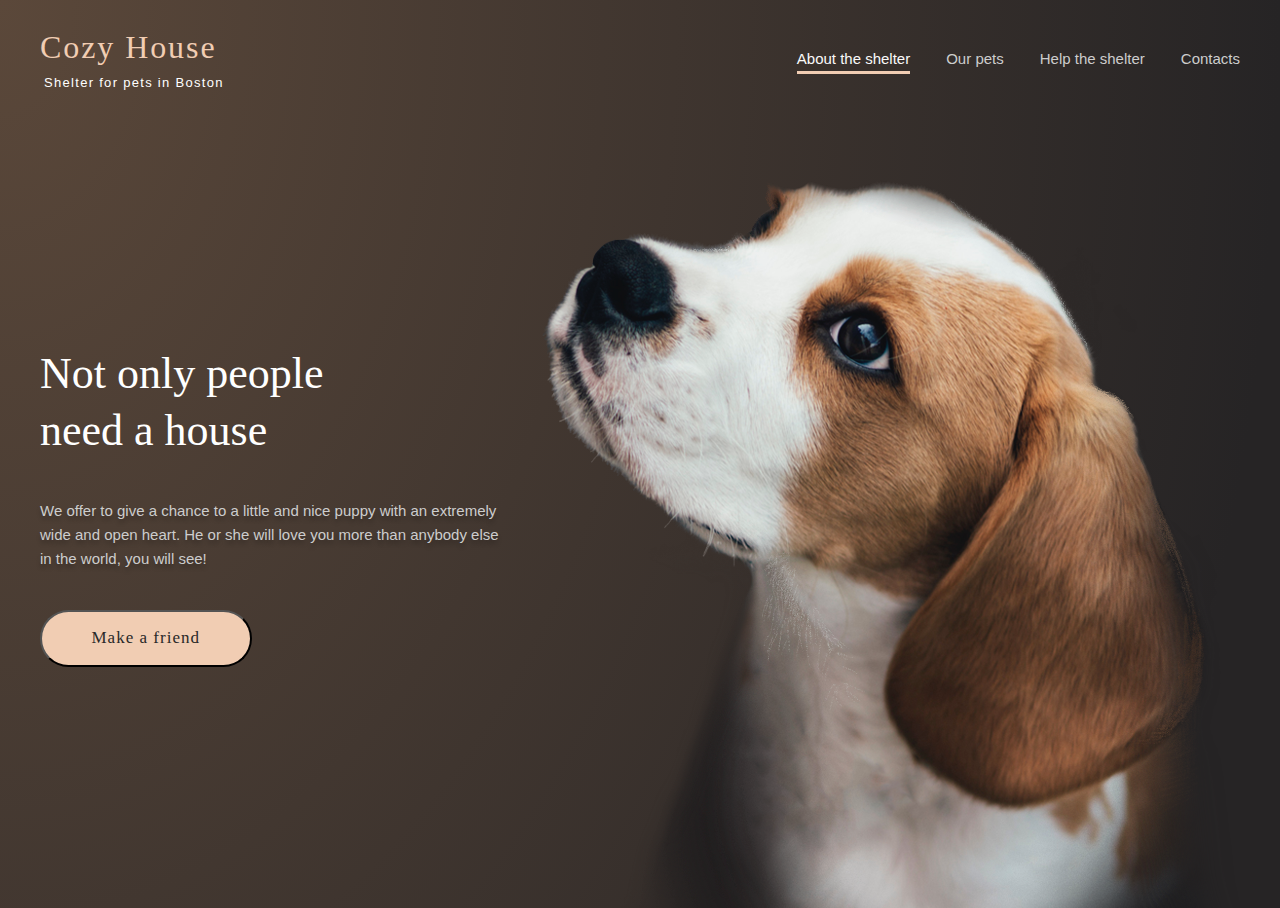
==== shelter/pages/main/index.html @ 541c06cd "feat: add not-only section" ====
<!DOCTYPE html>
<html lang="en">

<head>
  <meta charset="UTF-8">
  <meta http-equiv="X-UA-Compatible" content="IE=edge">
  <meta name="viewport" content="width=device-width, initial-scale=1.0">
  <link rel="stylesheet" href="style.css">
  <link class="flav" rel="icon" href="/shelter/assets/svg/flav.svg">
  <title>shelter</title>
</head>

<body>
  <header>
    <div class="logo">
      <h1>Cozy House</h1>
      <p>Shelter for pets in Boston</p>
    </div>
    <nav>
      <li class="selected">
        <a href="" class="subheading selected-nav">About the shelter</a>
      </li>
      <li>
        <a href="" class="subheading own-nav">Our pets</a>
      </li>
      <li>
        <a href="" class="subheading own-nav">Help the shelter</a>
      </li>
      <li>
        <a href="" class="subheading own-nav">Contacts</a>
      </li>
    </nav>
  </header>
  <main>
    <section class="not-only">
      <div class="not-only-container">
        <div class="not-only-text">
          <h2 class="header-2">Not only people<br>need a house</h2>
          <p class="subheading">We offer to give a chance to a little and nice puppy with an extremely wide and open
            heart. He or she will love you more than anybody else in the world, you will see!</p>
          <button>Make a friend</button>
        </div>
        <div class="main-dog"></div>
      </div>
    </section>
    <section class="about"></section>
    <section class="our-friends"></section>
    <section class="help"></section>
    <section class="in-addition"></section>
  </main>
  <footer></footer>
  <script src="script.js"></script>
</body>

</html>
---- shelter/pages/main/style.css ----
@font-face {
  font-family: "GeorgiaRegular";
  src: url("/shelter/assets/fonts/GeorgiaRegular/GeorgiaRegular.eot");
  src: url("/shelter/assets/fonts/GeorgiaRegular/GeorgiaRegular.eot?#iefix")format("embedded-opentype"),
    url("/shelter/assets/fonts/GeorgiaRegular/GeorgiaRegular.woff") format("woff"),
    url("/shelter/assets/fonts/GeorgiaRegular/GeorgiaRegular.ttf") format("truetype");
  font-style: normal;
  font-weight: 400;
}

@font-face {
  font-family: "ArialRegular";
  src: url("/shelter/assets/fonts/ArialRegular/ArialRegular.eot");
  src: url("/shelter/assets/fonts/ArialRegular/ArialRegular.eot?#iefix")format("embedded-opentype"),
    url("/shelter/assets/fonts/ArialRegular/ArialRegular.woff") format("woff"),
    url("/shelter/assets/fonts/ArialRegular/ArialRegular.ttf") format("truetype");
  font-weight: 400;
}

* {
  box-sizing: border-box;
}

.header-2 {
  font-family: 'Georgia';
  font-style: normal;
  font-weight: 400;
  font-size: 44px;
  line-height: 130%;
  /* or 57px */
}

.header-3 {
  font-family: 'Georgia';
  font-style: normal;
  font-weight: 400;
  font-size: 35px;
  line-height: 130%;
  /* or 45px */
  letter-spacing: 0.06em;
}

.header-4 {
  font-family: 'Georgia';
  font-style: normal;
  font-weight: 400;
  font-size: 20px;
  line-height: 115%;
  /* identical to box height, or 23px */
  letter-spacing: 0.06em;
}

.header-5 {
  font-family: 'Georgia';
  font-style: normal;
  font-weight: 400;
  font-size: 20px;
  line-height: 115%;
  /* identical to box height, or 23px */
  letter-spacing: 0.06em;
}

.subheading {
  font-family: 'Arial';
  font-style: normal;
  font-weight: 400;
  font-size: 15px;
  line-height: 160%;
  /* identical to box height, or 24px */
}

.paragraph {
  font-family: 'Arial';
  font-style: italic;
  font-weight: 400;
  font-size: 12px;
  line-height: 150%;
  /* identical to box height, or 18px */
}

body {
  width: 100vw;
  height: 100vh;
  margin: 0;
  display: flex;
  flex-direction: column;
  align-items: center;
  background-color: rgb(210, 194, 225);
  scroll-behavior: smooth;
}

header {
  width: 1280px;
  height: 60px;
  padding: 0px 40px;
  display: flex;
  flex-direction: row;
  justify-content: space-between;
  align-items: center;
  position: absolute;
  top: 30px;
}

.logo {
  height: 100%;
}

.logo h1 {
  font-family: 'Georgia';
  font-style: normal;
  font-weight: 400;
  font-size: 32px;
  line-height: 110%;
  /* or 35px */
  letter-spacing: 0.06em;
  color: #F1CDB3;
  margin-block-start: 0;
  margin-block-end: 0;
}

.logo p {
  font-family: 'Arial';
  font-style: normal;
  font-weight: 400;
  font-size: 13px;
  line-height: 15px;
  /* identical to box height */
  letter-spacing: 0.1em;
  color: #FFFFFF;
  margin-block-start: 10px;
  margin-block-end: 0;
  padding-left: 4px;
}

header nav {
  display: flex;
  flex-direction: row;
  column-gap: 36px;
}

header nav li {
  list-style: none;
}

header nav li a {
  text-decoration: none;
}

.own-nav {
  color: #CDCDCD;
}

.selected-nav {
  color: #FAFAFA;
}

.selected {
  border-bottom: solid 3px #F1CDB3;
}


main {
  width: 1280px;
}

.not-only {
  width: 100%;
  background: url(noise_lines_transparent@2X.png), radial-gradient(100% 215.42% at 0% 0%, #5B483A 0%, #262425 100%), #211F20;
}

.not-only-container {
  width: 100%;
  padding: 180px 40px 0px 40px;
  display: flex;
  flex-direction: row;
  justify-content: space-between;
  /* text-align: center; */
}

.not-only-text {
  width: 39%;
  padding-top: 165px;
  display: flex;
  flex-direction: column;
  row-gap: 25px;
}

.not-only-text h2 {
  color: #FFFFFF;
  margin-block-start: 0;
  margin-block-end: 0;
}

.not-only-text p {
  color: #CDCDCD;
  -webkit-text-stroke: 1px solid #000000;
  text-shadow: 0px 4px 4px rgba(0, 0, 0, 0.25);
  margin-block-end: 0;
}

.not-only-text button {
  margin-top: 14px;
  width: 45.2%;
  padding: 15px 45px;
  background: #F1CDB3;
  border-radius: 100px;
  font-family: 'Georgia';
  font-style: normal;
  font-weight: 400;
  font-size: 17px;
  line-height: 130%;
  /* identical to box height, or 22px */
  letter-spacing: 0.06em;
  color: #292929;
}

.main-dog {
  width: 698px;
  height: 728px;
  background: url("/shelter/assets/png/start-screen-puppy.png");
}





footer {
  width: 1280px;
}
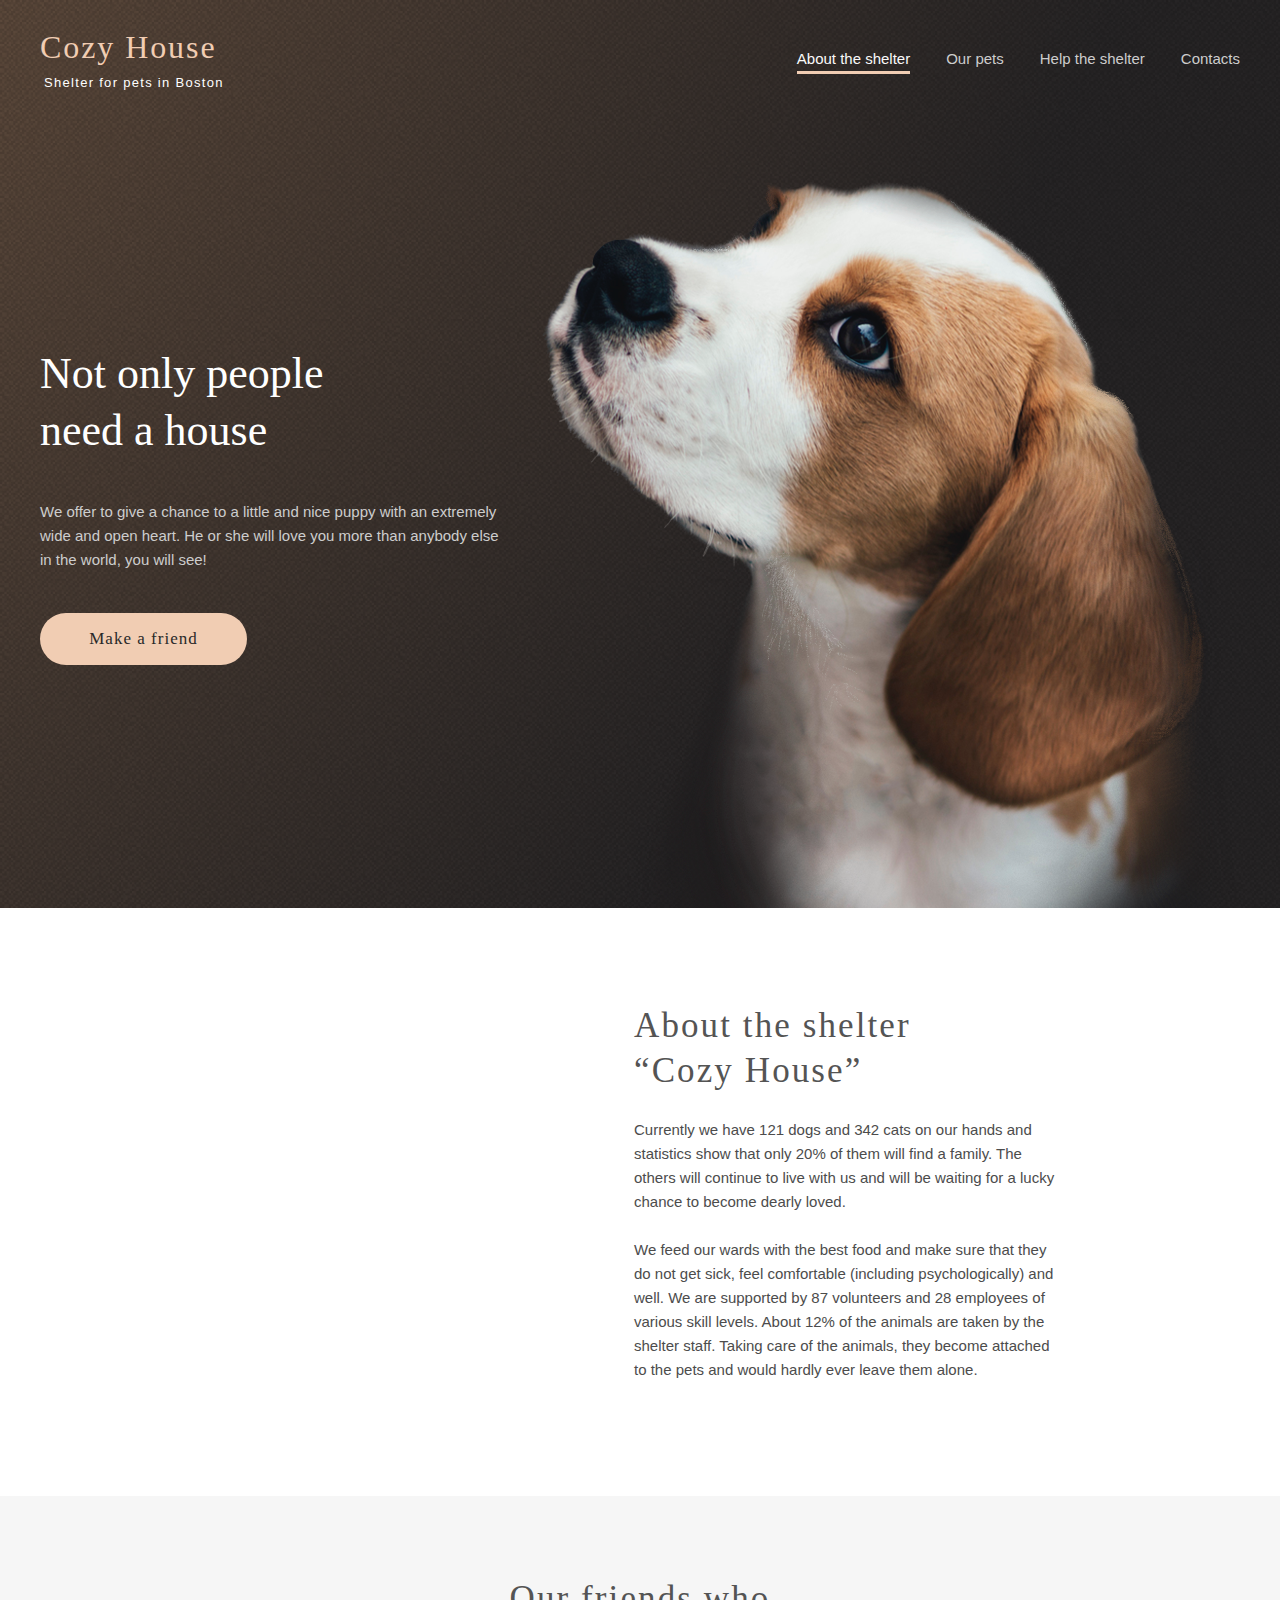
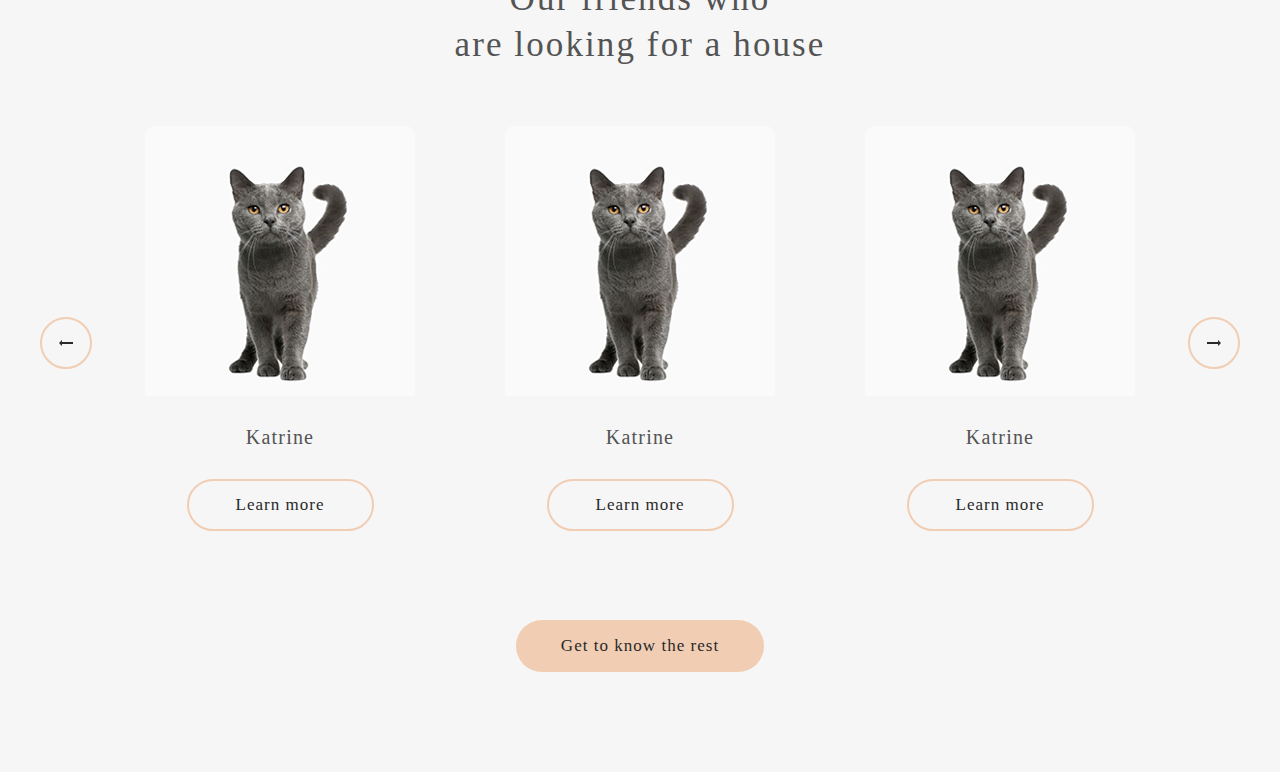
==== commit 3c481fd4: "feat: add our-friends section" ====
--- a/shelter/pages/main/index.html
+++ b/shelter/pages/main/index.html
@@ -6,7 +6,7 @@
   <meta http-equiv="X-UA-Compatible" content="IE=edge">
   <meta name="viewport" content="width=device-width, initial-scale=1.0">
   <link rel="stylesheet" href="style.css">
-  <link class="flav" rel="icon" href="/shelter/assets/svg/flav.svg">
+  <link class="flav" rel="icon" href="../../assets/svg/flav.svg">
   <title>shelter</title>
 </head>
 
@@ -38,13 +38,54 @@
           <h2 class="header-2">Not only people<br>need a house</h2>
           <p class="subheading">We offer to give a chance to a little and nice puppy with an extremely wide and open
             heart. He or she will love you more than anybody else in the world, you will see!</p>
-          <button>Make a friend</button>
+          <button class="button">Make a friend</button>
         </div>
         <div class="main-dog"></div>
       </div>
     </section>
-    <section class="about"></section>
-    <section class="our-friends"></section>
+    <section class="about">
+      <div class="about-container">
+        <div class="about-pets"></div>
+        <div class="about-text">
+          <h3 class="header-3">About the shelter<br>“Cozy House”</h3>
+          <p class="subheading">Currently we have 121 dogs and 342 cats on our hands and statistics show that only 20% of them will find a family. The others will continue to live with us and will be waiting for a lucky chance to become dearly loved.</p>
+          <p class="subheading">We feed our wards with the best food and make sure that they do not get sick, feel comfortable (including psychologically) and well. We are supported by 87 volunteers and 28 employees of various skill levels. About 12% of the animals are taken by the shelter staff. Taking care of the animals, they become attached to the pets and would hardly ever leave them alone.</p>
+        </div>
+      </div>
+    </section>
+    <section class="our-friends">
+      <div class="our-friends-container">
+        <h3 class="header-3">Our friends who<br>are looking for a house</h3>
+        <div class="slider">
+          <button class="arrow-left">
+            <div class="arrow-left-icon"></div>
+          </button>
+          <button class="arrow-right">
+            <div class="arrow-right-icon"></div>
+          </button>
+          <div class="slider-inner">
+            <div class="card">
+              <div class="card-foto"></div>
+              <h4 class="header-4">Katrine</h4>
+              <button class="button">Learn more</button>
+            </div>
+
+            <div class="card">
+              <div class="card-foto"></div>
+              <h4 class="header-4">Katrine</h4>
+              <button class="button">Learn more</button>
+            </div>
+
+            <div class="card">
+              <div class="card-foto"></div>
+              <h4 class="header-4">Katrine</h4>
+              <button class="button">Learn more</button>
+            </div>
+          </div>
+        </div>
+        <button class="button rest">Get to know the rest</button>
+      </div>
+    </section>
     <section class="help"></section>
     <section class="in-addition"></section>
   </main>
--- a/shelter/pages/main/style.css
+++ b/shelter/pages/main/style.css
@@ -21,6 +21,15 @@
   box-sizing: border-box;
 }
 
+p,
+h1,
+h2,
+h3,
+h4 {
+  margin-block-start: 0;
+  margin-block-end: 0;
+}
+
 .header-2 {
   font-family: 'Georgia';
   font-style: normal;
@@ -76,6 +85,17 @@
   font-size: 12px;
   line-height: 150%;
   /* identical to box height, or 18px */
+}
+
+.button {
+  font-family: 'Georgia';
+  font-style: normal;
+  font-weight: 400;
+  font-size: 17px;
+  line-height: 130%;
+  /* identical to box height, or 22px */
+  letter-spacing: 0.06em;
+  margin-block-end: 0;
 }
 
 body {
@@ -85,7 +105,7 @@
   display: flex;
   flex-direction: column;
   align-items: center;
-  background-color: rgb(210, 194, 225);
+  /* background-color: rgb(210, 194, 225); */
   scroll-behavior: smooth;
 }
 
@@ -114,8 +134,6 @@
   /* or 35px */
   letter-spacing: 0.06em;
   color: #F1CDB3;
-  margin-block-start: 0;
-  margin-block-end: 0;
 }
 
 .logo p {
@@ -128,7 +146,6 @@
   letter-spacing: 0.1em;
   color: #FFFFFF;
   margin-block-start: 10px;
-  margin-block-end: 0;
   padding-left: 4px;
 }
 
@@ -165,7 +182,7 @@
 
 .not-only {
   width: 100%;
-  background: url(noise_lines_transparent@2X.png), radial-gradient(100% 215.42% at 0% 0%, #5B483A 0%, #262425 100%), #211F20;
+  background: url("../../assets/png/start-screen-gradient-background.png")
 }
 
 .not-only-container {
@@ -182,43 +199,186 @@
   padding-top: 165px;
   display: flex;
   flex-direction: column;
-  row-gap: 25px;
+  row-gap: 41px;
 }
 
 .not-only-text h2 {
   color: #FFFFFF;
-  margin-block-start: 0;
-  margin-block-end: 0;
 }
 
 .not-only-text p {
   color: #CDCDCD;
-  -webkit-text-stroke: 1px solid #000000;
-  text-shadow: 0px 4px 4px rgba(0, 0, 0, 0.25);
-  margin-block-end: 0;
 }
 
 .not-only-text button {
-  margin-top: 14px;
-  width: 45.2%;
-  padding: 15px 45px;
+  width: 207px;
+  height: 52px;
+  /* width: 45.2%; */
+  /* padding: 15px 1px; */
   background: #F1CDB3;
   border-radius: 100px;
-  font-family: 'Georgia';
-  font-style: normal;
-  font-weight: 400;
-  font-size: 17px;
-  line-height: 130%;
-  /* identical to box height, or 22px */
-  letter-spacing: 0.06em;
+  border: #F1CDB3;
   color: #292929;
 }
 
 .main-dog {
   width: 698px;
   height: 728px;
-  background: url("/shelter/assets/png/start-screen-puppy.png");
-}
+  background: url("../../assets/png/start-screen-puppy.png");
+}
+
+
+
+
+/* about */
+.about {
+  width: 100%;
+}
+
+.about-container {
+  padding: 80px 40px 100px 40px;
+  display: flex;
+  flex-direction: row;
+  align-items: center;
+  column-gap: 120px;
+}
+
+.about-pets {
+  margin-left: 14.5%;
+  width: 300px;
+  height: 408px;
+  background: url("../../assets/png/about-pets.png");
+}
+
+.about-text {
+  width: 36%;
+  display: flex;
+  flex-direction: column;
+  row-gap: 24px;
+}
+
+.about-text h3 {
+  color: #545454;
+}
+
+.about-text p {
+  color: #4C4C4C;
+}
+
+
+
+/* our-friends */
+.our-friends {
+  width: 100%;
+  background: #F6F6F6;
+}
+
+.our-friends-container {
+  padding: 80px 40px 100px 40px;
+  display: flex;
+  flex-direction: column;
+  align-items: center;
+  row-gap: 59px;
+}
+
+.our-friends-container h3 {
+  text-align: center;
+  color: #545454;
+}
+
+.slider {
+  width: 100%;
+  position: relative;
+}
+
+.slider-inner {
+  padding: 0px 105px;
+  display: flex;
+  flex-direction: row;
+  column-gap: 90px;
+}
+
+.arrow-left {
+  width: 52px;
+  height: 52px;
+  position: absolute;
+  top: 44%;
+  left: 0;
+  border: 2px solid #F1CDB3;
+  border-radius: 100px;
+  background: none;
+  display: flex;
+  flex-direction: row;
+  justify-content: center;
+  align-items: center;
+}
+
+.arrow-left-icon {
+  width: 14px;
+  height: 6px;
+  background: url("../../assets/svg/left.svg");
+}
+
+.arrow-right {
+  width: 52px;
+  height: 52px;
+  position: absolute;
+  top: 44%;
+  right: 0;
+  border: 2px solid #F1CDB3;
+  background: none;
+  border-radius: 100px;
+  display: flex;
+  flex-direction: row;
+  justify-content: center;
+  align-items: center;
+}
+
+.arrow-right-icon {
+  width: 14px;
+  height: 6px;
+  background: url("../../assets/svg/right.svg");
+}
+
+.card {
+  width: 270px;
+  height: 435px;
+  padding-bottom: 30px;
+  display: flex;
+  flex-direction: column;
+  align-items: center;
+  justify-content: space-between;
+}
+
+.card h4 {
+  color: #545454;
+}
+
+.card-foto {
+  width: 270px;
+  height: 270px;
+  border-radius: 9px 9px 0px 0px;
+  background: url("../../assets/png/pets-katrine.png");
+}
+
+.card button {
+  width: 187px;
+  height: 52px;
+  border: 2px solid #F1CDB3;
+  border-radius: 100px;
+  background: none;
+  color: #292929;
+}
+
+.rest {
+  padding: 15px 45px;
+  background: #F1CDB3;
+  border-radius: 100px;
+  border: #F1CDB3;
+  color: #292929;
+}
+
+
 
 
 
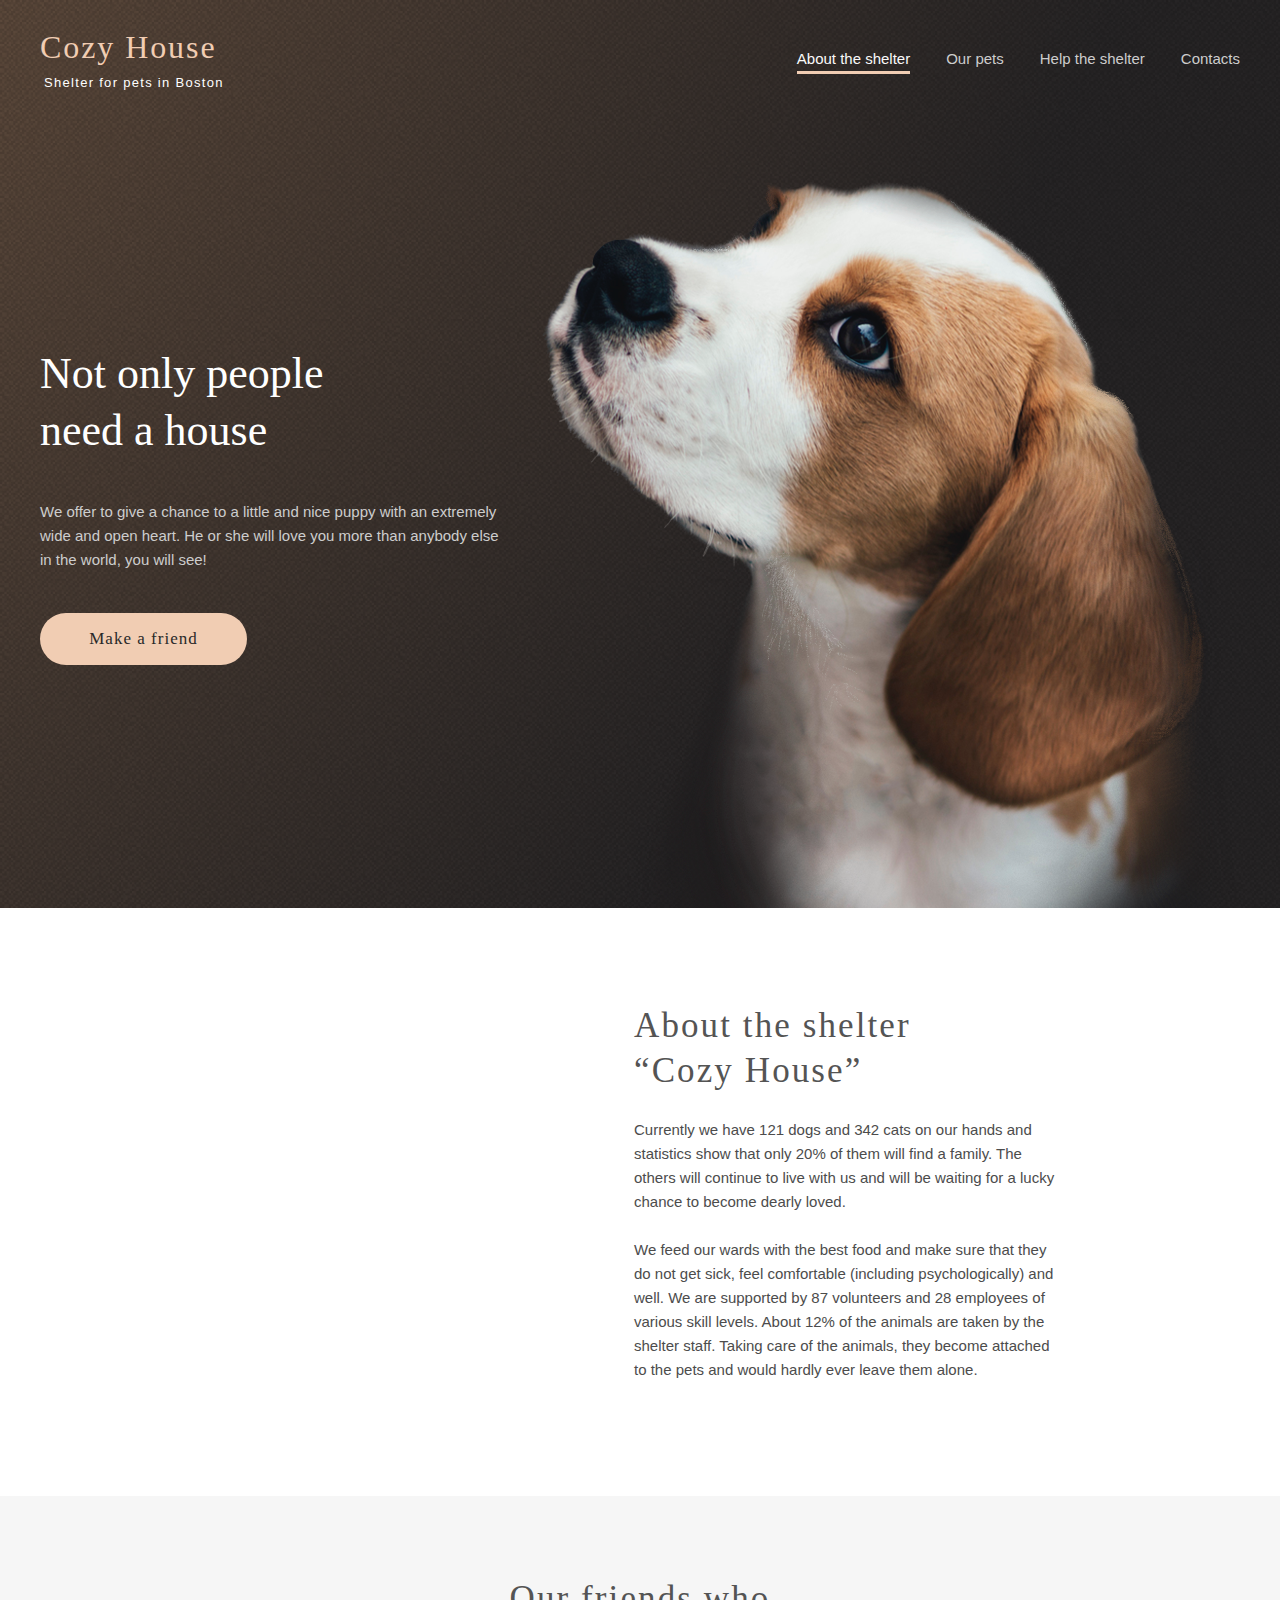
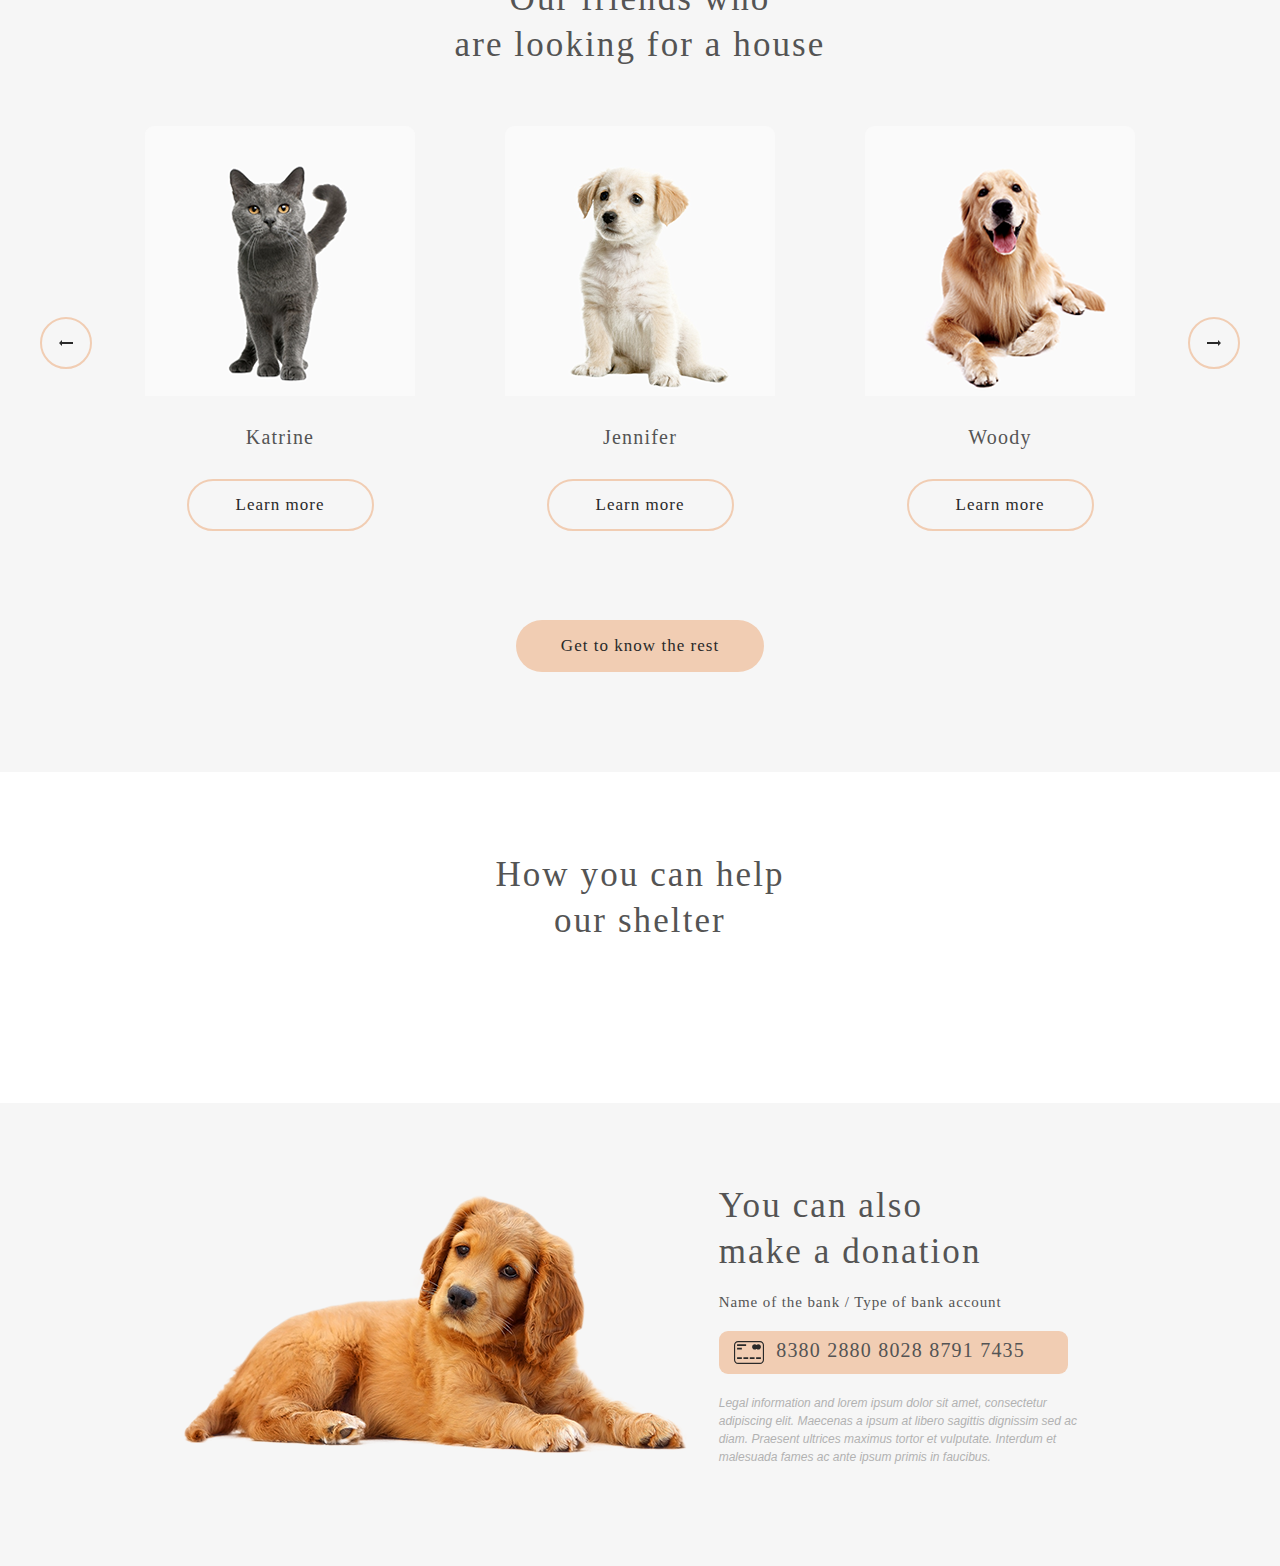
==== commit d2d1cc9b: "feat: add in-addition section" ====
--- a/shelter/pages/main/index.html
+++ b/shelter/pages/main/index.html
@@ -65,20 +65,20 @@
           </button>
           <div class="slider-inner">
             <div class="card">
-              <div class="card-foto"></div>
+              <div class="card-foto one"></div>
               <h4 class="header-4">Katrine</h4>
               <button class="button">Learn more</button>
             </div>
 
             <div class="card">
-              <div class="card-foto"></div>
-              <h4 class="header-4">Katrine</h4>
+              <div class="card-foto two"></div>
+              <h4 class="header-4">Jennifer</h4>
               <button class="button">Learn more</button>
             </div>
 
             <div class="card">
-              <div class="card-foto"></div>
-              <h4 class="header-4">Katrine</h4>
+              <div class="card-foto three"></div>
+              <h4 class="header-4">Woody</h4>
               <button class="button">Learn more</button>
             </div>
           </div>
@@ -86,8 +86,26 @@
         <button class="button rest">Get to know the rest</button>
       </div>
     </section>
-    <section class="help"></section>
-    <section class="in-addition"></section>
+    <section class="help">
+      <div class="help-container">
+        <h3 class="header-3">How you can help<br>our shelter</h3>
+        <div class="option"></div>
+      </div>
+    </section>
+    <section class="in-addition">
+      <div class="in-addition-container">
+        <div class="in-addition-foto"></div>
+        <div class="in-addition-text">
+          <h3 class="header-3">You can also<br>make a donation</h3>
+          <p class="bank-text">Name of the bank / Type of bank account</p>
+          <form action="">
+            <div class="credit-card"></div>
+            <input type="text" placeholder="8380 2880 8028 8791 7435">
+          </form>
+          <p class="paragraph legal-text">Legal information and lorem ipsum dolor sit amet, consectetur adipiscing elit. Maecenas a ipsum at libero sagittis dignissim sed ac diam. Praesent ultrices maximus tortor et vulputate. Interdum et malesuada fames ac ante ipsum primis in faucibus.</p>
+        </div>
+      </div>
+    </section>
   </main>
   <footer></footer>
   <script src="script.js"></script>
--- a/shelter/pages/main/style.css
+++ b/shelter/pages/main/style.css
@@ -358,7 +358,18 @@
   width: 270px;
   height: 270px;
   border-radius: 9px 9px 0px 0px;
+}
+
+.one {
   background: url("../../assets/png/pets-katrine.png");
+}
+
+.two {
+  background: url("../../assets/png/pets-jennifer.png");
+}
+
+.three {
+  background: url("../../assets/png/pets-woody.png");
 }
 
 .card button {
@@ -381,6 +392,181 @@
 
 
 
+/* help */
+.help {
+  width: 100%;
+}
+
+.help-container {
+  padding: 80px 40px 100px 40px;
+  display: flex;
+  flex-direction: column;
+  align-items: center;
+  row-gap: 60px;
+}
+
+.help-container h3 {
+  text-align: center;
+  color: #545454;
+}
+
+.option {
+  width: 100%;
+  display: flex;
+  flex-direction: row;
+  flex-wrap: wrap;
+  justify-content: center;
+  column-gap: 120px;
+  row-gap: 55px;
+}
+
+.option-card {
+  min-width: 60px;
+  height: 113px;
+  display: flex;
+  flex-direction: column;
+  justify-content: space-between;
+  align-items: center;
+}
+
+.option-card h4 {
+  color: #545454;
+}
+
+.option-card-foto {
+  width: 100%;
+  height: 60px;
+  background-repeat: no-repeat;
+  background-position: center;
+}
+
+.option-card-1 .option-card-foto {
+  background-image: url('../../assets/svg/pet-food.svg');
+}
+
+.option-card-2 .option-card-foto {
+  background-image: url('../../assets/svg/transportation.svg');
+}
+
+.option-card-3 .option-card-foto {
+  background-image: url('../../assets/svg/toys.svg');
+}
+
+.option-card-4 .option-card-foto {
+  background-image: url('../../assets/svg/bowls-and-cups.svg');
+}
+
+.option-card-5 .option-card-foto {
+  background-image: url('../../assets/svg/shampoos.svg');
+}
+
+.option-card-6 .option-card-foto {
+  background-image: url('../../assets/svg/vitamins.svg');
+}
+
+.option-card-7 .option-card-foto {
+  background-image: url('../../assets/svg/medicines.svg');
+}
+
+.option-card-8 .option-card-foto {
+  background-image: url('../../assets/svg/collars-or-leashes.svg');
+}
+
+.option-card-9 .option-card-foto {
+  background-image: url('../../assets/svg/sleeping-area.svg');
+}
+
+
+
+
+
+/* in-addition */
+.in-addition {
+  width: 100%;
+  background: #F6F6F6;
+}
+
+.in-addition-container {
+  padding: 80px 0px 100px 0px;
+  display: flex;
+  flex-direction: row;
+  align-items: center;
+  justify-content: center;
+  column-gap: 30px;
+}
+
+.in-addition-foto {
+  width: 505px;
+  height: 261px;
+  background: url("../../assets/png/donation-dog.png");
+}
+
+.in-addition-text {
+  width: 29.5%;
+  display: flex;
+  flex-direction: column;
+  row-gap: 20px;
+}
+
+.in-addition-text h3 {
+  color: #545454;
+}
+
+.bank-text {
+  font-family: 'Georgia';
+  font-style: normal;
+  font-weight: 400;
+  font-size: 15px;
+  line-height: 110%;
+  /* identical to box height, or 17px */
+  display: flex;
+  align-items: center;
+  letter-spacing: 0.06em;
+  color: #545454;
+}
+
+.in-addition-text form {
+  width: 349px;
+  height: 43px;
+  padding: 10px 15px;
+  background: #F1CDB3;
+  border-radius: 9px;
+  display: flex;
+  flex-direction: row;
+  column-gap: 10px;
+}
+
+.in-addition-text input {
+  width: 100%;
+  appearance: none;
+  background: none;
+  border: none;
+}
+
+.in-addition-text input::placeholder {
+  font-family: 'Georgia';
+  font-style: normal;
+  font-weight: 400;
+  font-size: 20px;
+  line-height: 115%;
+  /* identical to box height, or 23px */
+  letter-spacing: 0.06em;
+  color: #545454;
+}
+
+.credit-card {
+  width: 35px;
+  height: 23px;
+  background: url("../../assets/svg/credit-card.svg");
+}
+
+.legal-text {
+  color: #B2B2B2;
+}
+
+
+
+
 
 
 
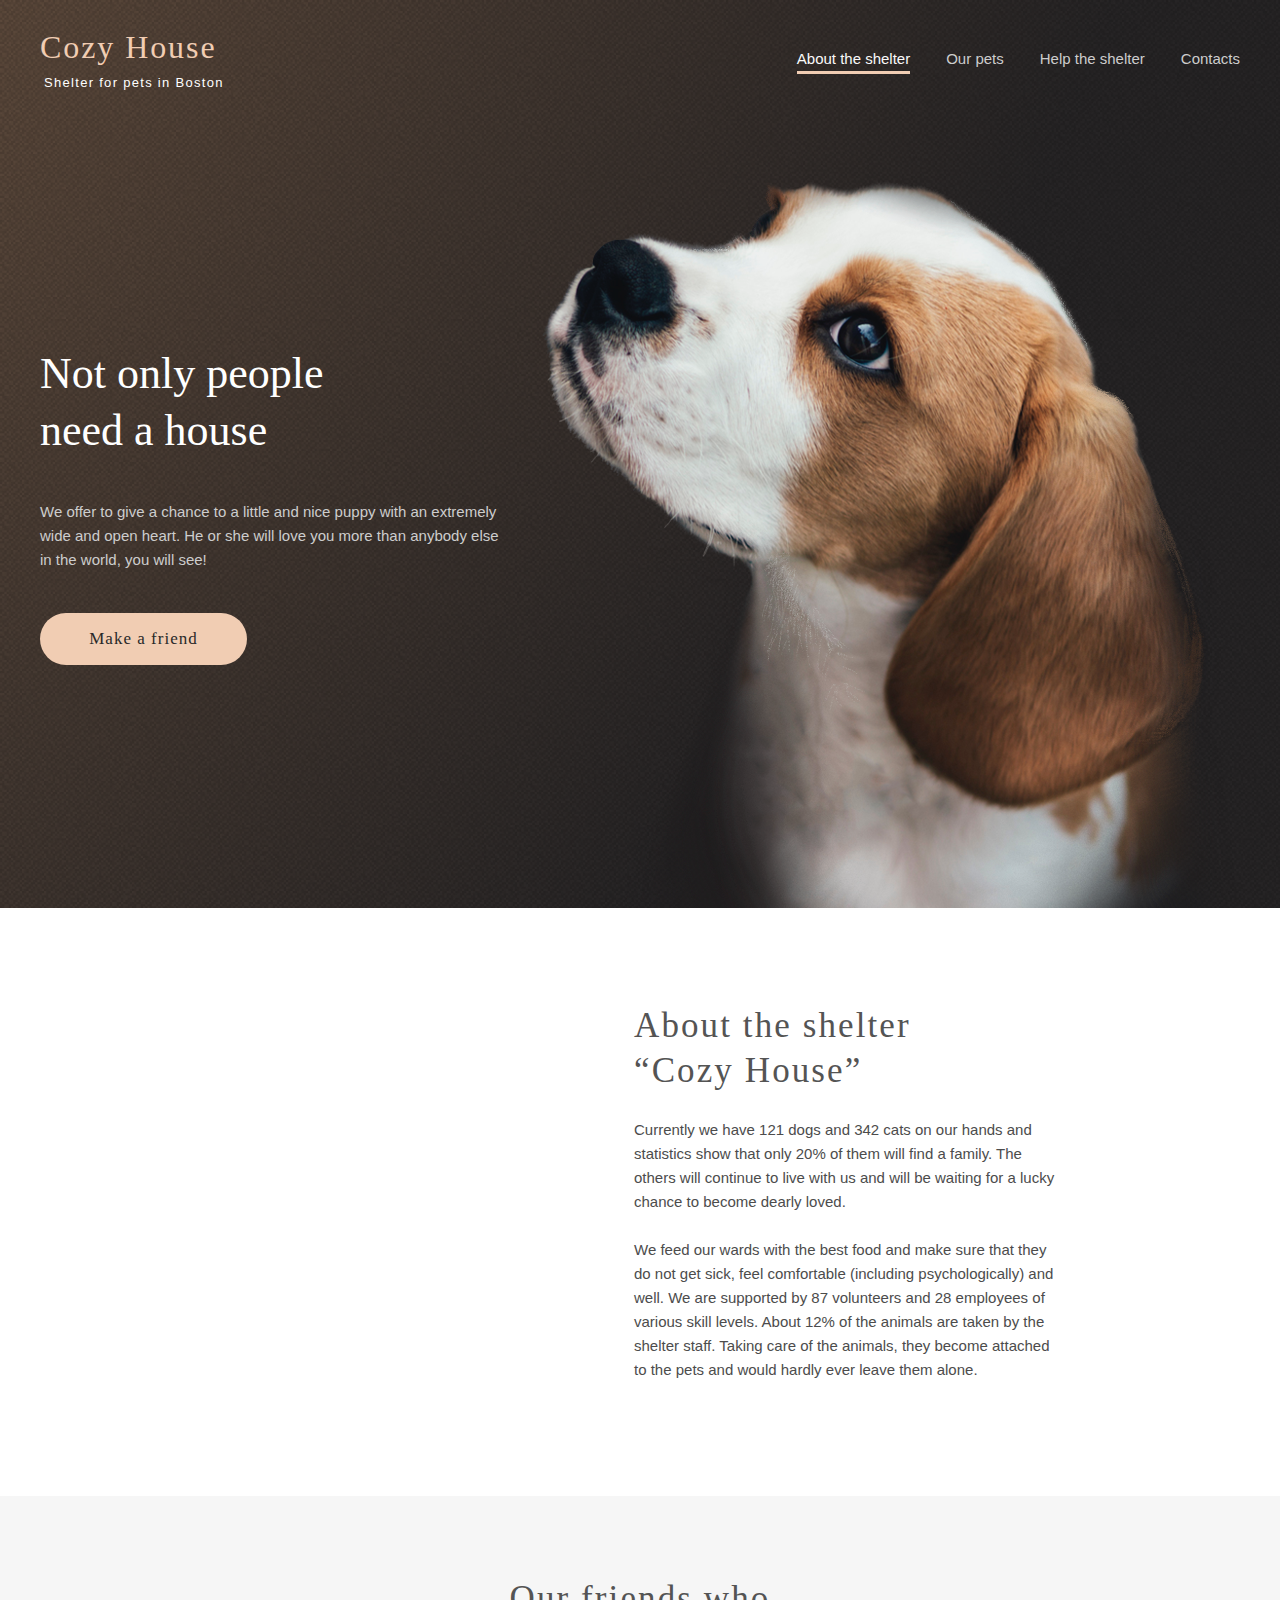
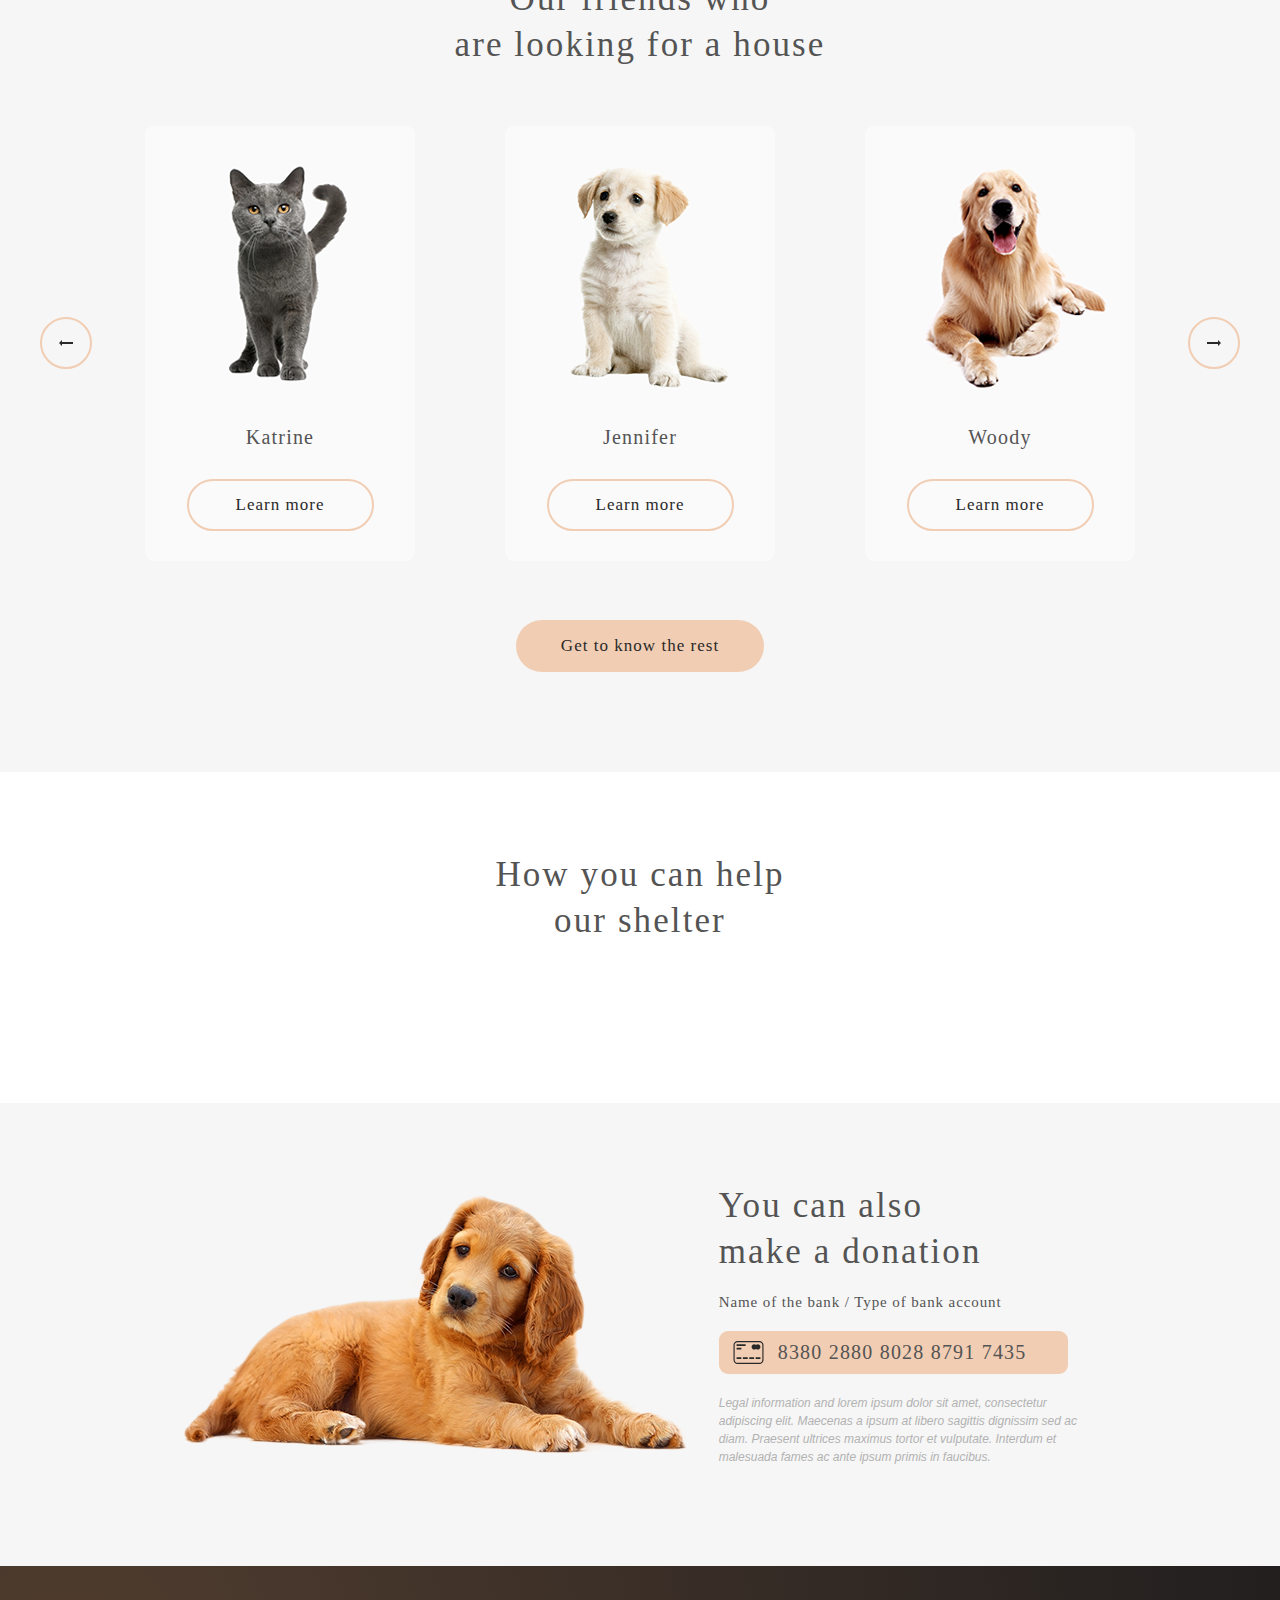
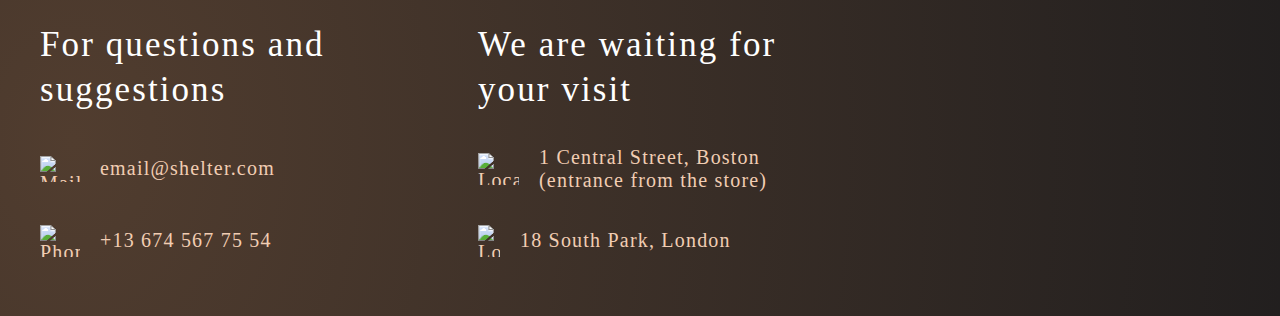
==== commit 6c304fcb: "feat: add hover to main page" ====
--- a/shelter/pages/main/index.html
+++ b/shelter/pages/main/index.html
@@ -13,23 +13,32 @@
 <body>
   <header>
     <div class="logo">
-      <h1>Cozy House</h1>
-      <p>Shelter for pets in Boston</p>
+      <h1><a href="#">Cozy House
+          <span class="logo-text">Shelter for pets in Boston</span>
+        </a></h1>
+      <!-- <p>Shelter for pets in Boston</p> -->
     </div>
-    <nav>
-      <li class="selected">
-        <a href="" class="subheading selected-nav">About the shelter</a>
-      </li>
-      <li>
-        <a href="" class="subheading own-nav">Our pets</a>
-      </li>
-      <li>
-        <a href="" class="subheading own-nav">Help the shelter</a>
-      </li>
-      <li>
-        <a href="" class="subheading own-nav">Contacts</a>
-      </li>
-    </nav>
+    <div class="navigation">
+      <input type="radio" name="groop" id="about" checked="checked">
+      <label for="about">
+        <a href="" class="subheading">About the shelter</a>
+      </label>
+
+      <input type="radio" name="groop" id="pets">
+      <label for="pets">
+        <a href="" class="subheading">Our pets</a>
+      </label>
+
+      <input type="radio" name="groop" id="help-shelter" >
+      <label for="help-shelter">
+        <a href="#help" class="subheading">Help the shelter</a>
+      </label>
+
+      <input type="radio" name="groop" id="contacts">
+      <label for="contacts">
+        <a href="#footer" class="subheading">Contacts</a>
+      </label>
+    </div>
   </header>
   <main>
     <section class="not-only">
@@ -38,22 +47,33 @@
           <h2 class="header-2">Not only people<br>need a house</h2>
           <p class="subheading">We offer to give a chance to a little and nice puppy with an extremely wide and open
             heart. He or she will love you more than anybody else in the world, you will see!</p>
-          <button class="button">Make a friend</button>
+          <form action="#our-friends">
+            <button class="button">Make a friend
+              <!-- <a href="#our-friends" class="button">Make a friend</a> -->
+            </button>
+          </form>
         </div>
         <div class="main-dog"></div>
       </div>
     </section>
+
     <section class="about">
       <div class="about-container">
         <div class="about-pets"></div>
         <div class="about-text">
           <h3 class="header-3">About the shelter<br>“Cozy House”</h3>
-          <p class="subheading">Currently we have 121 dogs and 342 cats on our hands and statistics show that only 20% of them will find a family. The others will continue to live with us and will be waiting for a lucky chance to become dearly loved.</p>
-          <p class="subheading">We feed our wards with the best food and make sure that they do not get sick, feel comfortable (including psychologically) and well. We are supported by 87 volunteers and 28 employees of various skill levels. About 12% of the animals are taken by the shelter staff. Taking care of the animals, they become attached to the pets and would hardly ever leave them alone.</p>
+          <p class="subheading">Currently we have 121 dogs and 342 cats on our hands and statistics show that only 20%
+            of them will find a family. The others will continue to live with us and will be waiting for a lucky chance
+            to become dearly loved.</p>
+          <p class="subheading">We feed our wards with the best food and make sure that they do not get sick, feel
+            comfortable (including psychologically) and well. We are supported by 87 volunteers and 28 employees of
+            various skill levels. About 12% of the animals are taken by the shelter staff. Taking care of the animals,
+            they become attached to the pets and would hardly ever leave them alone.</p>
         </div>
       </div>
     </section>
-    <section class="our-friends">
+
+    <section class="our-friends" id="our-friends">
       <div class="our-friends-container">
         <h3 class="header-3">Our friends who<br>are looking for a house</h3>
         <div class="slider">
@@ -86,12 +106,14 @@
         <button class="button rest">Get to know the rest</button>
       </div>
     </section>
-    <section class="help">
+
+    <section class="help" id="help">
       <div class="help-container">
         <h3 class="header-3">How you can help<br>our shelter</h3>
         <div class="option"></div>
       </div>
     </section>
+
     <section class="in-addition">
       <div class="in-addition-container">
         <div class="in-addition-foto"></div>
@@ -99,15 +121,39 @@
           <h3 class="header-3">You can also<br>make a donation</h3>
           <p class="bank-text">Name of the bank / Type of bank account</p>
           <form action="">
-            <div class="credit-card"></div>
-            <input type="text" placeholder="8380 2880 8028 8791 7435">
+            <!-- <div class="credit-card"></div> -->
+            <a class="header-4" href="#"><img src="../../assets/svg/credit-card.svg" width="35" height="23"
+                alt="Card">8380 2880 8028 8791 7435</a>
+            <!-- <input type="text" placeholder="8380 2880 8028 8791 7435"> -->
           </form>
-          <p class="paragraph legal-text">Legal information and lorem ipsum dolor sit amet, consectetur adipiscing elit. Maecenas a ipsum at libero sagittis dignissim sed ac diam. Praesent ultrices maximus tortor et vulputate. Interdum et malesuada fames ac ante ipsum primis in faucibus.</p>
+          <p class="paragraph legal-text">Legal information and lorem ipsum dolor sit amet, consectetur adipiscing elit.
+            Maecenas a ipsum at libero sagittis dignissim sed ac diam. Praesent ultrices maximus tortor et vulputate.
+            Interdum et malesuada fames ac ante ipsum primis in faucibus.</p>
         </div>
       </div>
     </section>
   </main>
-  <footer></footer>
+
+  <footer id="footer">
+    <div class="footer-container">
+      <div class="question">
+        <h3 class="header-3">For questions and suggestions</h3>
+        <a class="header-4 mail" href="mailto:email@shelter.com"><img src="../../assets/svg/mail.svg" width="40"
+            height="26" alt="Mail">email@shelter.com</a>
+        <a class="header-4 phone" href="tel:+136745677554"><img src="../../assets/svg/phone.svg" width="40" height="32"
+            alt="Phone">+13 674 567 75 54</a>
+      </div>
+      <div class="visit">
+        <h3 class="header-3">We are waiting for your visit</h3>
+        <a class="header-4 boston" href="https://goo.gl/maps/nt6vTJ9XZNbZL6TB6" target="_blank"><img
+            src="../../assets/svg/pin.svg" width="41" height="32" alt="Location">1 Central Street, Boston (entrance from
+          the store)</a>
+        <a class="header-4 london" href="https://goo.gl/maps/rjoDb4aJfvXNFK4E7" target="_blank"><img
+            src="../../assets/svg/pin.svg" width="22" height="32" alt="Location">18 South Park, London</a>
+      </div>
+      <div class="footer-dog"></div>
+    </div>
+  </footer>
   <script src="script.js"></script>
 </body>
 
--- a/shelter/pages/main/style.css
+++ b/shelter/pages/main/style.css
@@ -19,6 +19,10 @@
 
 * {
   box-sizing: border-box;
+}
+
+html {
+  scroll-behavior: smooth;
 }
 
 p,
@@ -106,7 +110,6 @@
   flex-direction: column;
   align-items: center;
   /* background-color: rgb(210, 194, 225); */
-  scroll-behavior: smooth;
 }
 
 header {
@@ -125,7 +128,18 @@
   height: 100%;
 }
 
-.logo h1 {
+/* .logo h1 {
+  font-family: 'Georgia';
+  font-style: normal;
+  font-weight: 400;
+  font-size: 32px;
+  line-height: 110%;
+  letter-spacing: 0.06em;
+  color: #F1CDB3;
+} */
+
+.logo a {
+  text-decoration: none;
   font-family: 'Georgia';
   font-style: normal;
   font-weight: 400;
@@ -134,9 +148,17 @@
   /* or 35px */
   letter-spacing: 0.06em;
   color: #F1CDB3;
-}
-
-.logo p {
+  display: flex;
+  flex-direction: column;
+  transition: color 0.4s;
+}
+
+.logo a:hover {
+  color: #FDDCC4;
+  transition: color 0.2s;
+}
+
+.logo-text {
   font-family: 'Arial';
   font-style: normal;
   font-weight: 400;
@@ -149,27 +171,41 @@
   padding-left: 4px;
 }
 
-header nav {
-  display: flex;
-  flex-direction: row;
-  column-gap: 36px;
-}
-
-header nav li {
-  list-style: none;
-}
-
-header nav li a {
+.navigation {
+  display: flex;
+  flex-direction: row;
+  column-gap: 14px;
+}
+
+input {
+  width: 0;
+  height: 0;
+  appearance: none;
+}
+
+.navigation a {
+  color: #CDCDCD;
+  display: flex;
+  flex-direction: column;
+  row-gap: 1px;
   text-decoration: none;
-}
-
-.own-nav {
-  color: #CDCDCD;
-}
-
-.selected-nav {
+  transition: color 0.4s;
+}
+
+.navigation a:hover {
   color: #FAFAFA;
-}
+  transition: color 0.2s;
+}
+
+input:checked+label a {
+  color: #FAFAFA;
+  border-bottom: solid 3px #F1CDB3;
+}
+
+/* label a:active {
+  color: #FAFAFA;
+} */
+
 
 .selected {
   border-bottom: solid 3px #F1CDB3;
@@ -215,10 +251,17 @@
   height: 52px;
   /* width: 45.2%; */
   /* padding: 15px 1px; */
-  background: #F1CDB3;
+  background-color: #F1CDB3;
   border-radius: 100px;
   border: #F1CDB3;
   color: #292929;
+  cursor: pointer;
+  transition: background-color 0.4s;
+}
+
+.not-only-text button:hover {
+  background-color: #FDDCC4;
+  transition: background-color 0.2s;
 }
 
 .main-dog {
@@ -311,7 +354,19 @@
   flex-direction: row;
   justify-content: center;
   align-items: center;
-}
+  cursor: pointer;
+  transition: background-color 0.4s;
+}
+
+.arrow-left:hover {
+  background-color: #FDDCC4;
+  border: none;
+  transition: background-color 0.2s;
+}
+
+/* .arrow-left:disabled {
+  border: 2px solid #CDCDCD;
+} */
 
 .arrow-left-icon {
   width: 14px;
@@ -332,6 +387,14 @@
   flex-direction: row;
   justify-content: center;
   align-items: center;
+  cursor: pointer;
+  transition: background-color 0.4s;
+}
+
+.arrow-right:hover {
+  background-color: #FDDCC4;
+  border: none;
+  transition: background-color 0.2s;
 }
 
 .arrow-right-icon {
@@ -348,6 +411,20 @@
   flex-direction: column;
   align-items: center;
   justify-content: space-between;
+  background-color: #FAFAFA;
+  border-radius: 9px;
+  transition: background-color 0.4s;
+}
+
+.card:hover {
+  background-color: #FFFFFF;
+  transition: background-color 0.2s;
+}
+
+.card:hover button {
+  background-color: #FDDCC4;
+  border: none;
+  transition: background-color 0.2s;
 }
 
 .card h4 {
@@ -379,18 +456,23 @@
   border-radius: 100px;
   background: none;
   color: #292929;
+  transition: background-color 0.4s;
 }
 
 .rest {
   padding: 15px 45px;
-  background: #F1CDB3;
+  background-color: #F1CDB3;
   border-radius: 100px;
   border: #F1CDB3;
   color: #292929;
-}
-
-
-
+  cursor: pointer;
+  transition: background-color 0.4s;
+}
+
+.rest:hover {
+  background-color: #FDDCC4;
+  transition: background-color 0.2s;
+}
 
 /* help */
 .help {
@@ -528,37 +610,36 @@
 .in-addition-text form {
   width: 349px;
   height: 43px;
-  padding: 10px 15px;
+  padding: 10px 12px;
   background: #F1CDB3;
   border-radius: 9px;
-  display: flex;
-  flex-direction: row;
-  column-gap: 10px;
-}
-
-.in-addition-text input {
-  width: 100%;
-  appearance: none;
-  background: none;
-  border: none;
-}
-
-.in-addition-text input::placeholder {
+}
+
+.in-addition-text a {
+  width: 100%;
+  text-decoration: none;
+  color: #545454;
+  display: flex;
+  flex-direction: row;
+  align-items: center;
+  column-gap: 12px
+}
+
+/* .in-addition-text input::placeholder {
   font-family: 'Georgia';
   font-style: normal;
   font-weight: 400;
   font-size: 20px;
   line-height: 115%;
-  /* identical to box height, or 23px */
   letter-spacing: 0.06em;
   color: #545454;
-}
-
-.credit-card {
+} */
+
+/* .credit-card {
   width: 35px;
   height: 23px;
   background: url("../../assets/svg/credit-card.svg");
-}
+} */
 
 .legal-text {
   color: #B2B2B2;
@@ -568,8 +649,56 @@
 
 
 
-
-
 footer {
   width: 1280px;
+  background: url("noise_lines_transparent@2X.png"), radial-gradient(110.67% 538.64% at 5.73% 50%, #513D2F 0%, #1A1A1C 100%), #211F20;
+}
+
+.footer-container {
+  height: 100%;
+  padding: 40px 40px 0px 40px;
+  display: flex;
+  flex-direction: row;
+  justify-content: space-between;
+  /* column-gap: 160px; */
+}
+
+.question,
+.visit {
+  height: 81%;
+  padding-top: 16px;
+  display: flex;
+  flex-direction: column;
+  justify-content: space-between;
+}
+
+.question {
+  width: 24%;
+}
+
+.visit {
+  width: 26%;
+}
+
+.question h3,
+.visit h3 {
+  color: #FFFFFF;
+}
+
+.mail,
+.phone,
+.boston,
+.london {
+  display: flex;
+  flex-direction: row;
+  align-items: center;
+  column-gap: 20px;
+  text-decoration: none;
+  color: #F1CDB3;
+}
+
+.footer-dog {
+  width: 300px;
+  height: 310px;
+  background: url("../../assets/png/footer-puppy.png");
 }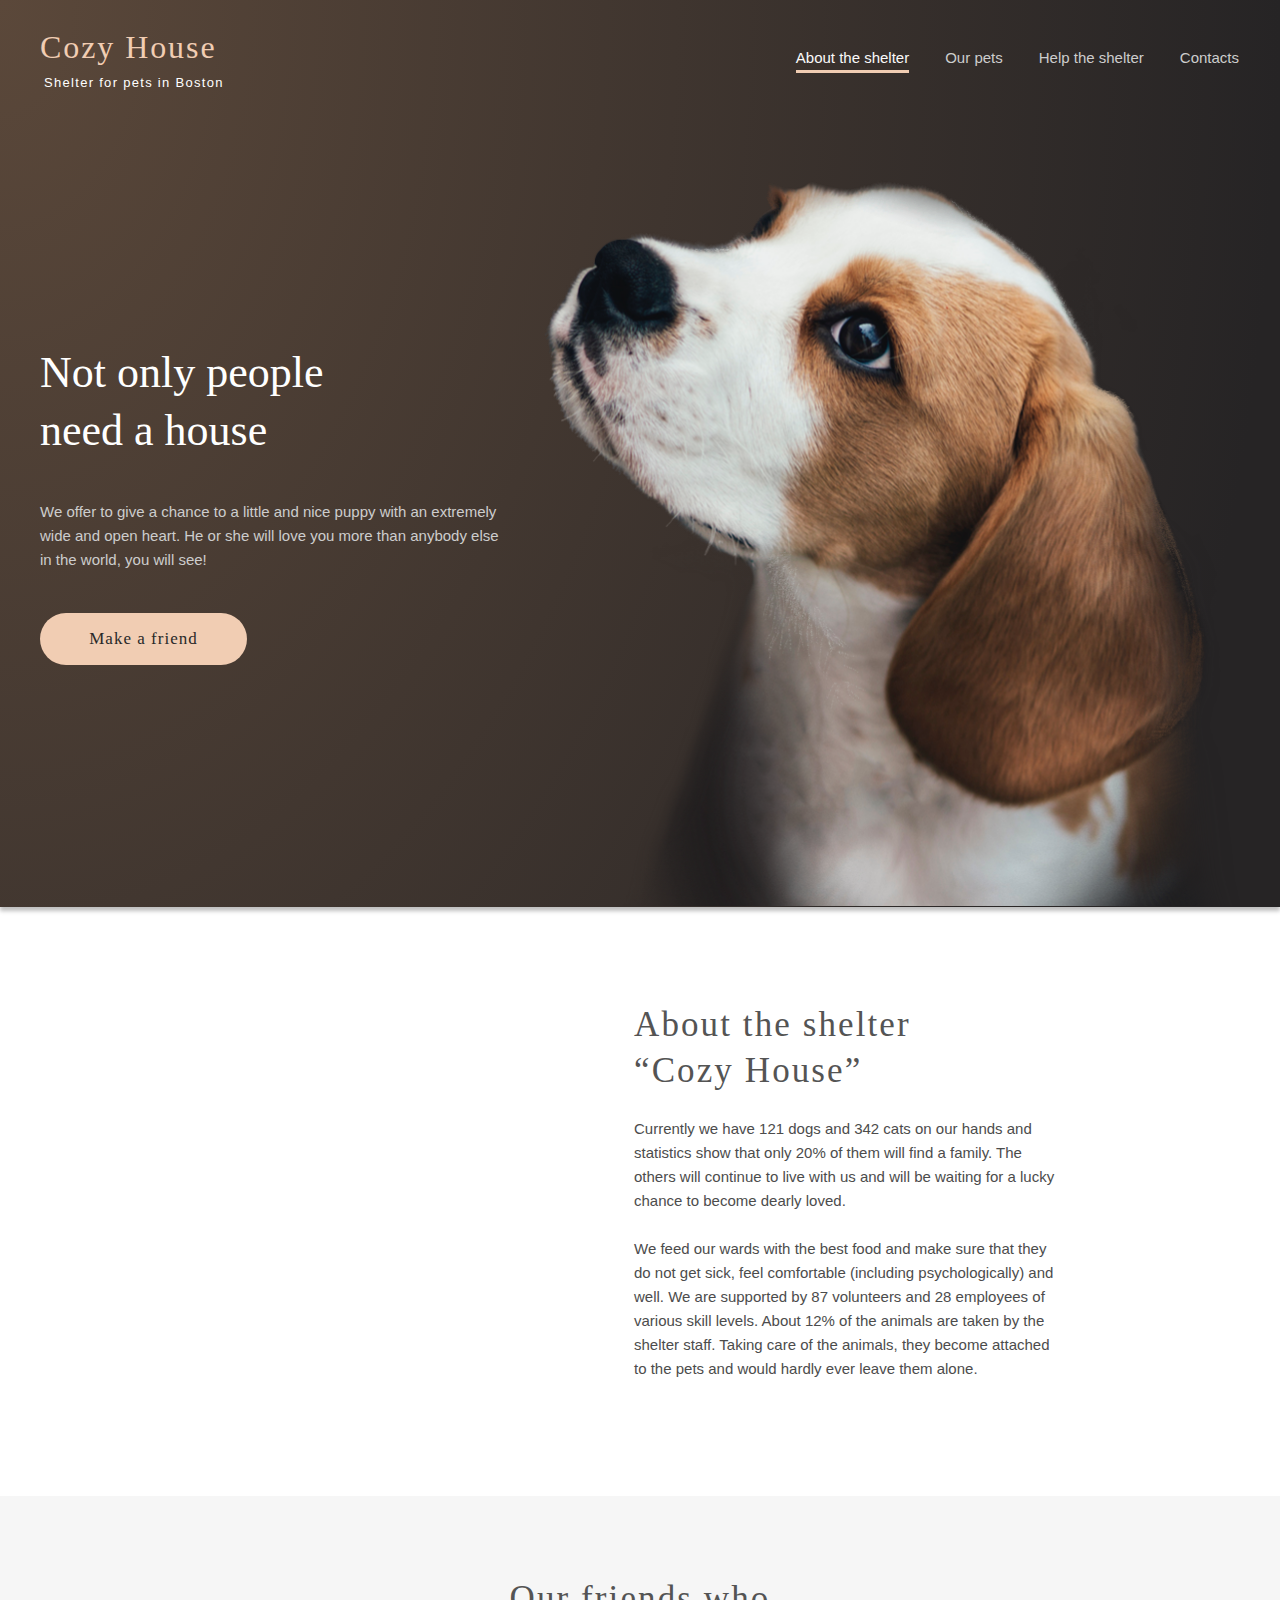
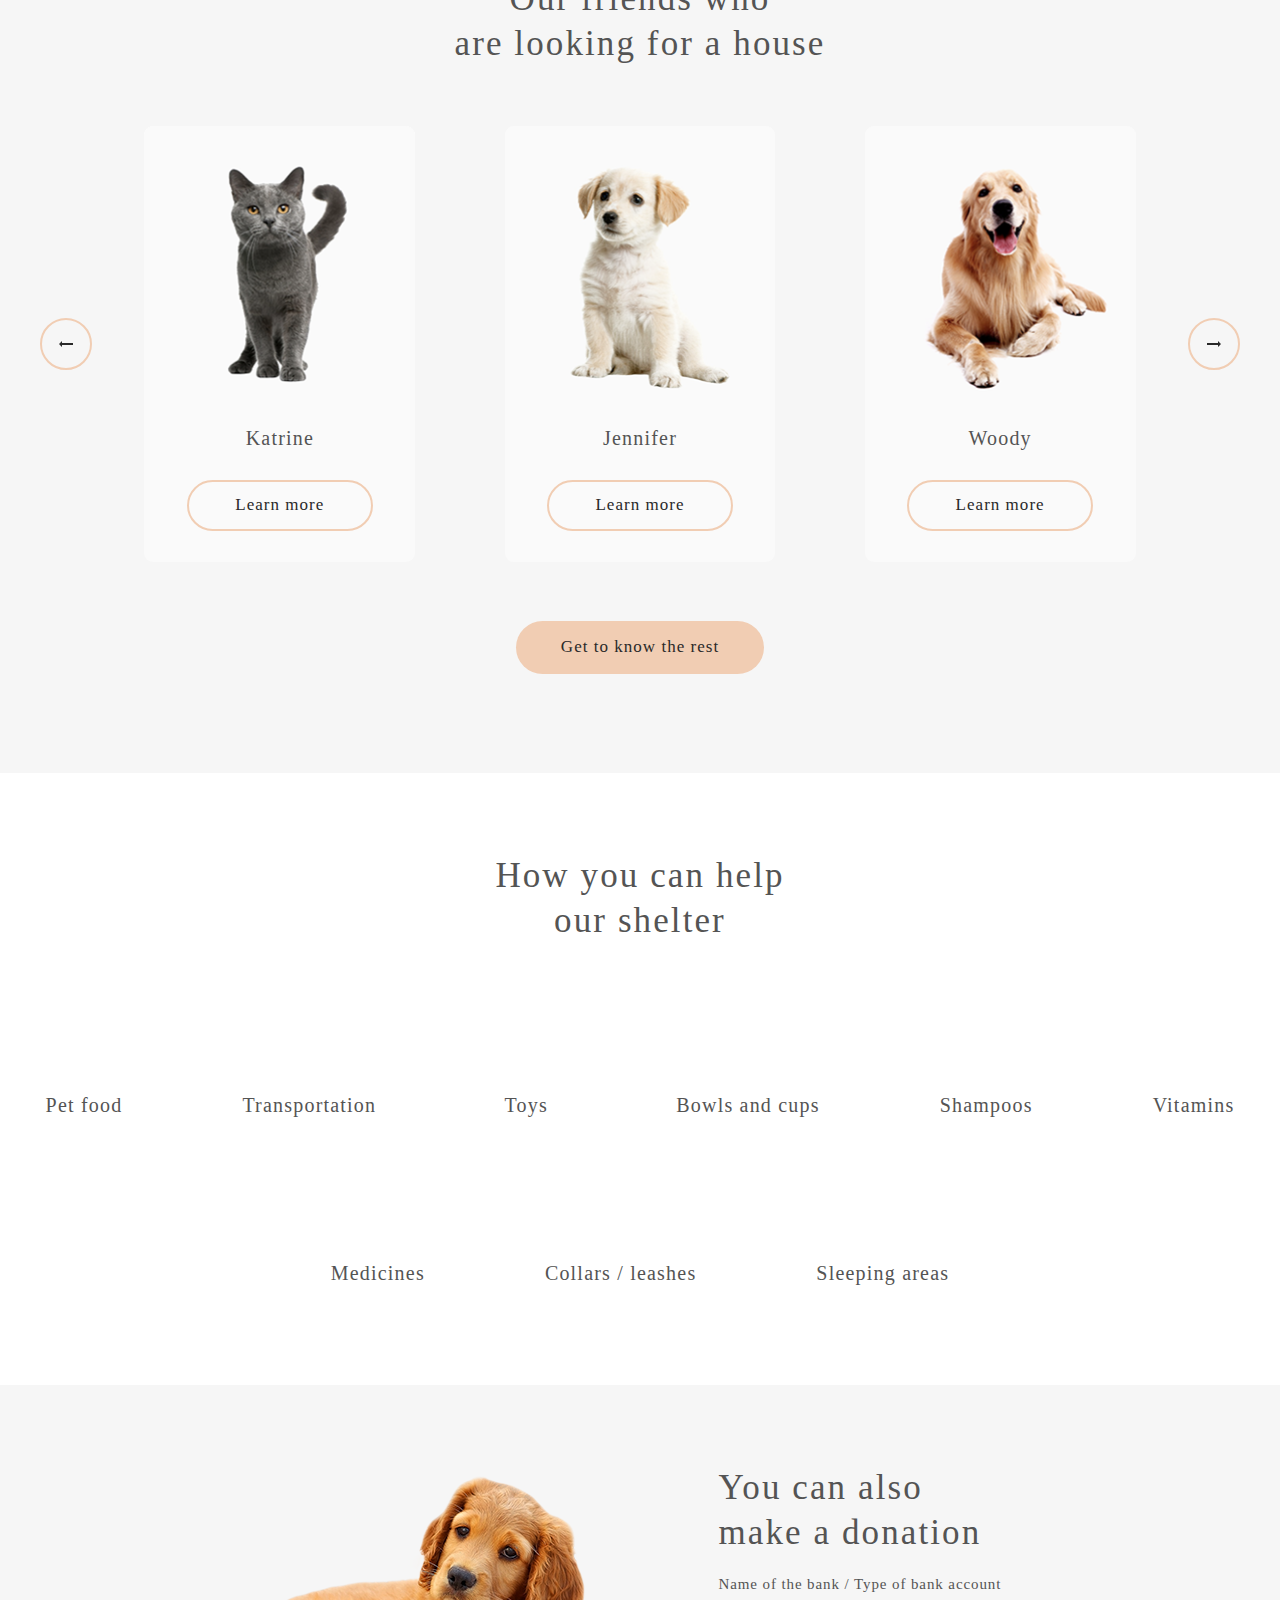
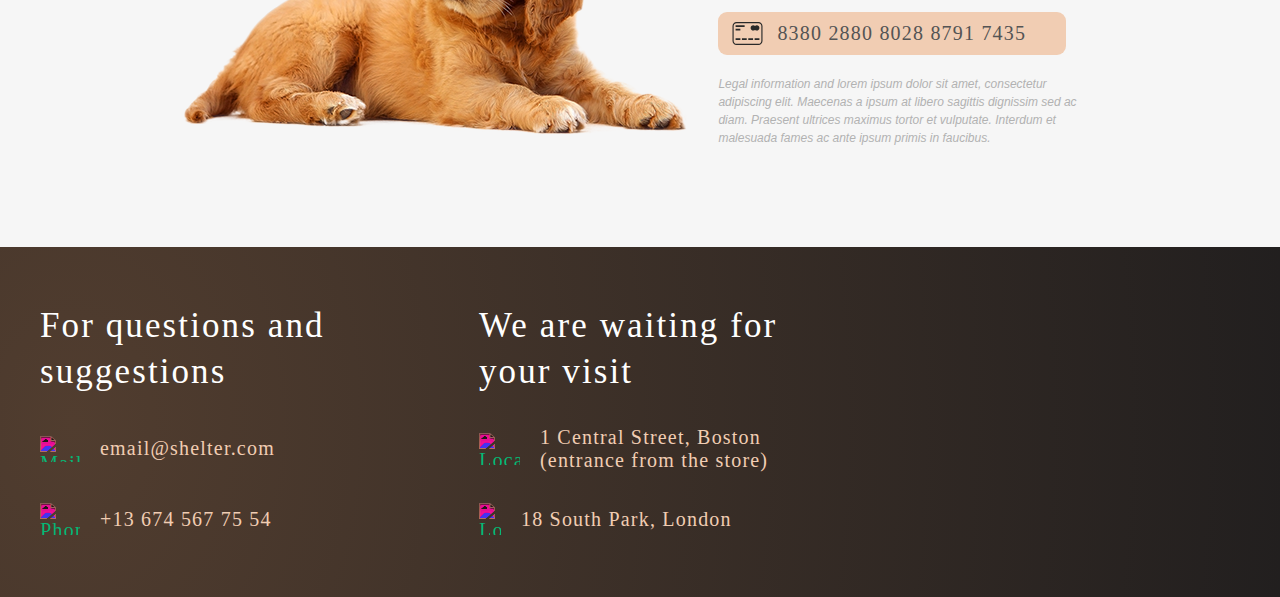
==== commit 75711262: "feat: add adaptive 320px" ====
--- a/shelter/pages/main/index.html
+++ b/shelter/pages/main/index.html
@@ -13,10 +13,9 @@
 <body>
   <header>
     <div class="logo">
-      <h1><a href="#">Cozy House
-          <span class="logo-text">Shelter for pets in Boston</span>
-        </a></h1>
-      <!-- <p>Shelter for pets in Boston</p> -->
+      <h1>
+        <a href="#">Cozy House<span class="logo-text">Shelter for pets in Boston</span></a>
+      </h1>
     </div>
     <div class="navigation">
       <input type="radio" name="groop" id="about" checked="checked">
@@ -26,19 +25,16 @@
 
       <input type="radio" name="groop" id="pets">
       <label for="pets">
-        <a href="" class="subheading">Our pets</a>
+        <a href="../our-pets/index.html" class="subheading">Our pets</a>
       </label>
 
-      <input type="radio" name="groop" id="help-shelter" >
-      <label for="help-shelter">
-        <a href="#help" class="subheading">Help the shelter</a>
-      </label>
+      <input type="radio" name="groop" id="help-shelter" onchange="location.href='#help'">
+      <label for="help-shelter" class="subheading label-text">Help the shelter</label>
 
-      <input type="radio" name="groop" id="contacts">
-      <label for="contacts">
-        <a href="#footer" class="subheading">Contacts</a>
-      </label>
+      <input type="radio" name="groop" id="contacts" onchange="location.href='#footer'">
+      <label for="contacts" class="subheading label-text">Contacts</label>
     </div>
+    <div class="burger"></div>
   </header>
   <main>
     <section class="not-only">
@@ -48,9 +44,7 @@
           <p class="subheading">We offer to give a chance to a little and nice puppy with an extremely wide and open
             heart. He or she will love you more than anybody else in the world, you will see!</p>
           <form action="#our-friends">
-            <button class="button">Make a friend
-              <!-- <a href="#our-friends" class="button">Make a friend</a> -->
-            </button>
+            <button class="button">Make a friend</button>
           </form>
         </div>
         <div class="main-dog"></div>
@@ -77,33 +71,13 @@
       <div class="our-friends-container">
         <h3 class="header-3">Our friends who<br>are looking for a house</h3>
         <div class="slider">
-          <button class="arrow-left">
-            <div class="arrow-left-icon"></div>
-          </button>
-          <button class="arrow-right">
-            <div class="arrow-right-icon"></div>
-          </button>
-          <div class="slider-inner">
-            <div class="card">
-              <div class="card-foto one"></div>
-              <h4 class="header-4">Katrine</h4>
-              <button class="button">Learn more</button>
-            </div>
-
-            <div class="card">
-              <div class="card-foto two"></div>
-              <h4 class="header-4">Jennifer</h4>
-              <button class="button">Learn more</button>
-            </div>
-
-            <div class="card">
-              <div class="card-foto three"></div>
-              <h4 class="header-4">Woody</h4>
-              <button class="button">Learn more</button>
-            </div>
-          </div>
+          <button class="arrow-left"></button>
+          <button class="arrow-right"></button>
+          <div class="slider-inner"></div>
         </div>
-        <button class="button rest">Get to know the rest</button>
+        <form action="../our-pets/index.html">
+          <button class="button rest">Get to know the rest</button>
+        </form>
       </div>
     </section>
 
@@ -120,9 +94,9 @@
         <div class="in-addition-text">
           <h3 class="header-3">You can also<br>make a donation</h3>
           <p class="bank-text">Name of the bank / Type of bank account</p>
-          <form action="">
+          <form action="#!">
             <!-- <div class="credit-card"></div> -->
-            <a class="header-4" href="#"><img src="../../assets/svg/credit-card.svg" width="35" height="23"
+            <a class="header-4" href="#!"><img src="../../assets/svg/credit-card.svg" width="35" height="23"
                 alt="Card">8380 2880 8028 8791 7435</a>
             <!-- <input type="text" placeholder="8380 2880 8028 8791 7435"> -->
           </form>
@@ -136,20 +110,22 @@
 
   <footer id="footer">
     <div class="footer-container">
-      <div class="question">
-        <h3 class="header-3">For questions and suggestions</h3>
-        <a class="header-4 mail" href="mailto:email@shelter.com"><img src="../../assets/svg/mail.svg" width="40"
-            height="26" alt="Mail">email@shelter.com</a>
-        <a class="header-4 phone" href="tel:+136745677554"><img src="../../assets/svg/phone.svg" width="40" height="32"
-            alt="Phone">+13 674 567 75 54</a>
-      </div>
-      <div class="visit">
-        <h3 class="header-3">We are waiting for your visit</h3>
-        <a class="header-4 boston" href="https://goo.gl/maps/nt6vTJ9XZNbZL6TB6" target="_blank"><img
-            src="../../assets/svg/pin.svg" width="41" height="32" alt="Location">1 Central Street, Boston (entrance from
-          the store)</a>
-        <a class="header-4 london" href="https://goo.gl/maps/rjoDb4aJfvXNFK4E7" target="_blank"><img
-            src="../../assets/svg/pin.svg" width="22" height="32" alt="Location">18 South Park, London</a>
+      <div class="footer-note">
+        <div class="question">
+          <h3 class="header-3">For questions and suggestions</h3>
+          <a class="header-4 mail" href="mailto:email@shelter.com"><img src="../../assets/svg/mail.svg" width="40"
+              height="26" alt="Mail">email@shelter.com</a>
+          <a class="header-4 phone" href="tel:+136745677554"><img src="../../assets/svg/phone.svg" width="40" height="32"
+              alt="Phone">+13 674 567 75 54</a>
+        </div>
+        <div class="visit">
+          <h3 class="header-3">We are waiting for your visit</h3>
+          <a class="header-4 boston" href="https://goo.gl/maps/nt6vTJ9XZNbZL6TB6" target="_blank"><img
+              src="../../assets/svg/pin.svg" width="41" height="32" alt="Location">1 Central Street, Boston (entrance from
+            the store)</a>
+          <a class="header-4 london" href="https://goo.gl/maps/rjoDb4aJfvXNFK4E7" target="_blank"><img
+              src="../../assets/svg/pin.svg" width="22" height="32" alt="Location">18 South Park, London</a>
+        </div>
       </div>
       <div class="footer-dog"></div>
     </div>
--- a/shelter/pages/main/style.css
+++ b/shelter/pages/main/style.css
@@ -103,7 +103,7 @@
 }
 
 body {
-  width: 100vw;
+  /* width: 100vw; */
   height: 100vh;
   margin: 0;
   display: flex;
@@ -113,7 +113,7 @@
 }
 
 header {
-  width: 1280px;
+  width: 100%;
   height: 60px;
   padding: 0px 40px;
   display: flex;
@@ -127,16 +127,6 @@
 .logo {
   height: 100%;
 }
-
-/* .logo h1 {
-  font-family: 'Georgia';
-  font-style: normal;
-  font-weight: 400;
-  font-size: 32px;
-  line-height: 110%;
-  letter-spacing: 0.06em;
-  color: #F1CDB3;
-} */
 
 .logo a {
   text-decoration: none;
@@ -164,7 +154,6 @@
   font-weight: 400;
   font-size: 13px;
   line-height: 15px;
-  /* identical to box height */
   letter-spacing: 0.1em;
   color: #FFFFFF;
   margin-block-start: 10px;
@@ -172,6 +161,8 @@
 }
 
 .navigation {
+  margin-top: -1px;
+  padding-right: 1px;
   display: flex;
   flex-direction: row;
   column-gap: 14px;
@@ -197,42 +188,66 @@
   transition: color 0.2s;
 }
 
+input:checked+label {
+  color: #FAFAFA;
+  border-bottom: solid 3px #F1CDB3;
+  cursor: default;
+}
+
 input:checked+label a {
   color: #FAFAFA;
+  cursor: default;
+}
+
+label:active {
+  color: #FAFAFA;
   border-bottom: solid 3px #F1CDB3;
 }
 
-/* label a:active {
+.label-text {
+  color: #CDCDCD;
+  transition: color 0.4s;
+  cursor: pointer;
+}
+
+.label-text:hover {
   color: #FAFAFA;
-} */
-
-
-.selected {
-  border-bottom: solid 3px #F1CDB3;
+  transition: color 0.2s;
+}
+
+.burger {
+  display: none;
+  width: 30px;
+  height: 22px;
+  background: url("../../assets/svg/Burger.svg");
+  /* position: absolute; */
 }
 
 
 main {
-  width: 1280px;
+  width: 100%;
 }
 
 .not-only {
   width: 100%;
-  background: url("../../assets/png/start-screen-gradient-background.png")
+  background: url("../../assets/png/noise_transparent@2x.png"), radial-gradient(100% 215.42% at 0% 0%, #5B483A 0%, #262425 100%), #211F20;
+  box-shadow: 0px 4px 4px rgba(0, 0, 0, 0.25);
+  display: flex;
+  flex-direction: column;
+  align-items: center;
 }
 
 .not-only-container {
   width: 100%;
-  padding: 180px 40px 0px 40px;
+  padding: 180px 40px 1px 40px;
   display: flex;
   flex-direction: row;
   justify-content: space-between;
-  /* text-align: center; */
 }
 
 .not-only-text {
   width: 39%;
-  padding-top: 165px;
+  padding-top: 13.7%;
   display: flex;
   flex-direction: column;
   row-gap: 41px;
@@ -249,8 +264,6 @@
 .not-only-text button {
   width: 207px;
   height: 52px;
-  /* width: 45.2%; */
-  /* padding: 15px 1px; */
   background-color: #F1CDB3;
   border-radius: 100px;
   border: #F1CDB3;
@@ -265,9 +278,13 @@
 }
 
 .main-dog {
-  width: 698px;
-  height: 728px;
-  background: url("../../assets/png/start-screen-puppy.png");
+  /* width: 698px;
+  height: 728px; */
+  width: 58%;
+  aspect-ratio: 698/728;
+  background: url("../../assets/png/start-screen-puppy.png") no-repeat;
+  background-size: contain;
+  background-position: bottom;
 }
 
 
@@ -276,21 +293,25 @@
 /* about */
 .about {
   width: 100%;
+  display: flex;
+  flex-direction: column;
+  align-items: center;
 }
 
 .about-container {
-  padding: 80px 40px 100px 40px;
+  width: 100%;
+  padding: 81px 40px 100px 40px;
   display: flex;
   flex-direction: row;
   align-items: center;
-  column-gap: 120px;
+  column-gap: 10%;
 }
 
 .about-pets {
   margin-left: 14.5%;
   width: 300px;
   height: 408px;
-  background: url("../../assets/png/about-pets.png");
+  background: url("../../assets/png/about-pets.png") no-repeat;
 }
 
 .about-text {
@@ -314,10 +335,14 @@
 .our-friends {
   width: 100%;
   background: #F6F6F6;
+  display: flex;
+  flex-direction: column;
+  align-items: center;
 }
 
 .our-friends-container {
-  padding: 80px 40px 100px 40px;
+  width: 100%;
+  padding: 80px 40px 99px 40px;
   display: flex;
   flex-direction: column;
   align-items: center;
@@ -335,10 +360,11 @@
 }
 
 .slider-inner {
-  padding: 0px 105px;
+  width: 100%;
+  padding: 0 8.7%;
   display: flex;
   flex-direction: row;
-  column-gap: 90px;
+  column-gap: 9%;
 }
 
 .arrow-left {
@@ -349,11 +375,8 @@
   left: 0;
   border: 2px solid #F1CDB3;
   border-radius: 100px;
-  background: none;
-  display: flex;
-  flex-direction: row;
-  justify-content: center;
-  align-items: center;
+  background: url("../../assets/svg/left.svg") no-repeat;
+  background-position: center;
   cursor: pointer;
   transition: background-color 0.4s;
 }
@@ -367,12 +390,6 @@
 /* .arrow-left:disabled {
   border: 2px solid #CDCDCD;
 } */
-
-.arrow-left-icon {
-  width: 14px;
-  height: 6px;
-  background: url("../../assets/svg/left.svg");
-}
 
 .arrow-right {
   width: 52px;
@@ -381,12 +398,9 @@
   top: 44%;
   right: 0;
   border: 2px solid #F1CDB3;
-  background: none;
+  background: url("../../assets/svg/right.svg") no-repeat;
+  background-position: center;
   border-radius: 100px;
-  display: flex;
-  flex-direction: row;
-  justify-content: center;
-  align-items: center;
   cursor: pointer;
   transition: background-color 0.4s;
 }
@@ -397,16 +411,12 @@
   transition: background-color 0.2s;
 }
 
-.arrow-right-icon {
-  width: 14px;
-  height: 6px;
-  background: url("../../assets/svg/right.svg");
-}
-
 .card {
-  width: 270px;
-  height: 435px;
-  padding-bottom: 30px;
+  /* width: 270px; */
+  /* height: 435px; */
+  width: 30%;
+  aspect-ratio: 270/435;
+  padding-bottom: 3.2%;
   display: flex;
   flex-direction: column;
   align-items: center;
@@ -414,9 +424,11 @@
   background-color: #FAFAFA;
   border-radius: 9px;
   transition: background-color 0.4s;
+  cursor: pointer;
 }
 
 .card:hover {
+  box-shadow: 0px 2px 35px 14px rgba(13, 13, 13, 0.04);
   background-color: #FFFFFF;
   transition: background-color 0.2s;
 }
@@ -432,31 +444,36 @@
 }
 
 .card-foto {
-  width: 270px;
-  height: 270px;
+  width: 100%;
+  aspect-ratio: 270/270;
+  /* height: 270px; */
   border-radius: 9px 9px 0px 0px;
 }
 
-.one {
-  background: url("../../assets/png/pets-katrine.png");
-}
-
-.two {
-  background: url("../../assets/png/pets-jennifer.png");
-}
-
-.three {
-  background: url("../../assets/png/pets-woody.png");
+.card-1 .card-foto {
+  background-image: url('../../assets/png/pets-katrine.png');
+  background-size: cover;
+}
+
+.card-2 .card-foto {
+  background-image: url('../../assets/png/pets-jennifer.png');
+  background-size: cover;
+}
+
+.card-3 .card-foto {
+  background-image: url('../../assets/png/pets-woody.png');
+  background-size: cover;
 }
 
 .card button {
-  width: 187px;
-  height: 52px;
+  width: 68.5%;
+  height: 12.5%;
   border: 2px solid #F1CDB3;
   border-radius: 100px;
   background: none;
   color: #292929;
   transition: background-color 0.4s;
+  cursor: pointer;
 }
 
 .rest {
@@ -474,12 +491,19 @@
   transition: background-color 0.2s;
 }
 
+
+
+
 /* help */
 .help {
   width: 100%;
+  display: flex;
+  flex-direction: column;
+  align-items: center;
 }
 
 .help-container {
+  width: 100%;
   padding: 80px 40px 100px 40px;
   display: flex;
   flex-direction: column;
@@ -561,26 +585,29 @@
 
 
 
-
 /* in-addition */
 .in-addition {
   width: 100%;
   background: #F6F6F6;
+  display: flex;
+  flex-direction: column;
+  align-items: center;
 }
 
 .in-addition-container {
+  width: 100%;
   padding: 80px 0px 100px 0px;
   display: flex;
   flex-direction: row;
   align-items: center;
   justify-content: center;
-  column-gap: 30px;
+  column-gap: 2.3%;
 }
 
 .in-addition-foto {
   width: 505px;
   height: 261px;
-  background: url("../../assets/png/donation-dog.png");
+  background: url("../../assets/png/donation-dog.png") no-repeat;
 }
 
 .in-addition-text {
@@ -608,15 +635,22 @@
 }
 
 .in-addition-text form {
-  width: 349px;
+  width: 347.78px;
   height: 43px;
   padding: 10px 12px;
-  background: #F1CDB3;
+  background-color: #F1CDB3;
   border-radius: 9px;
+  transition: background-color 0.4s;
+}
+
+.in-addition-text form:hover {
+  background-color: #FDDCC4;
+  transition: background-color 0.2s;
 }
 
 .in-addition-text a {
   width: 100%;
+  height: 100%;
   text-decoration: none;
   color: #545454;
   display: flex;
@@ -648,24 +682,35 @@
 
 
 
-
 footer {
-  width: 1280px;
-  background: url("noise_lines_transparent@2X.png"), radial-gradient(110.67% 538.64% at 5.73% 50%, #513D2F 0%, #1A1A1C 100%), #211F20;
+  width: 100%;
+  background: url("../../assets/png/noise_transparent@2x.png"), radial-gradient(110.67% 538.64% at 5.73% 50%, #513D2F 0%, #1A1A1C 100%), #211F20;
+  display: flex;
+  flex-direction: column;
+  align-items: center;
 }
 
 .footer-container {
+  width: 100%;
   height: 100%;
   padding: 40px 40px 0px 40px;
   display: flex;
   flex-direction: row;
   justify-content: space-between;
-  /* column-gap: 160px; */
+  align-items: center;
+}
+
+.footer-note {
+  width: 62%;
+  height: 100%;
+  display: flex;
+  flex-direction: row;
+  justify-content: space-between;
 }
 
 .question,
 .visit {
-  height: 81%;
+  height: 80%;
   padding-top: 16px;
   display: flex;
   flex-direction: column;
@@ -673,11 +718,11 @@
 }
 
 .question {
-  width: 24%;
+  width: 39%;
 }
 
 .visit {
-  width: 26%;
+  width: 41%;
 }
 
 .question h3,
@@ -695,10 +740,358 @@
   column-gap: 20px;
   text-decoration: none;
   color: #F1CDB3;
+  transition: color 0.4s;
+}
+
+.mail img,
+.phone img,
+.boston img,
+.london img {
+  filter: invert(93%) sepia(6%) saturate(2427%) hue-rotate(314deg) brightness(97%) contrast(94%);
+}
+
+.mail:hover,
+.phone:hover,
+.boston:hover,
+.london:hover {
+  color: #f5e2d5;
+  transition: color 0.2s;
+}
+
+.mail:hover img,
+.phone:hover img,
+.boston:hover img,
+.london:hover img {
+  filter: invert(96%) sepia(69%) saturate(463%) hue-rotate(298deg) brightness(103%) contrast(92%);
 }
 
 .footer-dog {
-  width: 300px;
-  height: 310px;
-  background: url("../../assets/png/footer-puppy.png");
-}+  width: 25%;
+  height: 100%;
+  aspect-ratio: 300/310;
+  /* width: 300px;
+  height: 310px; */
+  background: url("../../assets/png/footer-puppy.png") no-repeat;
+  background-size: contain;
+}
+
+@media (max-width: 1090px) {
+  .about-container {
+    flex-direction: column-reverse;
+    row-gap: 81px;
+  }
+
+  .about-pets {
+    margin-left: 0%;
+  }
+
+  .about-text {
+    width: 62%;
+  }
+
+  .in-addition-container {
+    flex-direction: column-reverse;
+    row-gap: 59px;
+  }
+
+  .in-addition-text {
+    width: 49.5%;
+  }
+
+  .footer-container {
+    flex-direction: column;
+  }
+
+  .footer-note {
+    width: 93%;
+  }
+
+  .footer-dog {
+    width: 62%;
+    margin-left: 18%;
+  }
+
+}
+
+@media (max-width: 900px) {
+  .our-friends-container {
+    padding: 80px 30px 101px 30px;
+    row-gap: 60px;
+  }
+
+  .slider-inner {
+    padding: 0 9%;
+    column-gap: 7.7%;
+  }
+
+  .card {
+    width: 50%;
+    padding-bottom: 4.9%;
+  }
+
+  .card-3 {
+    display: none;
+  }
+
+}
+
+@media (max-width: 768px) {
+  header {
+    padding: 0px 29px;
+  }
+
+  h1 {
+    padding-left: 1px;
+  }
+
+  .not-only-container {
+    flex-direction: column;
+    justify-content: flex-start;
+    align-items: center;
+    row-gap: 94px;
+    padding: 150px 40px 1px 40px;
+  }
+
+  .not-only-text {
+    width: 67%;
+    padding-top: 0%;
+    align-items: center;
+  }
+
+  .not-only-text h2 {
+    align-self: flex-start;
+  }
+
+  .not-only-text form {
+    padding-top: 2px;
+  }
+
+  .main-dog {
+    width: 83.3%;
+    height: 100%;
+    margin-left: 20%;
+  }
+
+  .option {
+    column-gap: 60px;
+  }
+
+  .option-card {
+    width: 170px;
+  }
+
+  .in-addition-foto {
+    width: 66%;
+    aspect-ratio: 505/261;
+    background-size: contain;
+  }
+
+  .footer-container {
+    padding: 15px 40px 0px 40px;
+  }
+
+  .question {
+    width: 46%;
+  }
+
+  .visit {
+    width: 47%;
+  }
+}
+
+@media (max-width: 767px) {
+  .navigation {
+    display: none;
+  }
+
+  .burger {
+    display: block;
+  }
+}
+
+@media (max-width: 520px) {
+  .header-3 {
+    font-size: 25px;
+  }
+
+  header {
+    padding: 1px 19px;
+  }
+
+  .not-only-container {
+    padding: 150px 10px 0px 10px;
+    row-gap: 104px;
+  }
+
+  .not-only-text {
+    width: 100%;
+  }
+
+  .not-only-text h2 {
+    font-size: 25px;
+    align-self: center;
+    text-align: center;
+    letter-spacing: 0.06em;
+  }
+
+  .not-only-text p {
+    text-align: center;
+  }
+
+  .main-dog {
+    width: 87%;
+    height: 100%;
+    margin-left: 14%;
+  }
+
+  .about-container {
+    padding: 42px 25px 44px 25px;
+    row-gap: 41px;
+  }
+
+  .about-text {
+    width: 100%;
+    row-gap: 23px;
+  }
+
+  .about-text h3 {
+    text-align: center;
+  }
+
+  .about-text p {
+    text-align: justify;
+  }
+
+  .about-pets {
+    width: 96%;
+    height: 100%;
+    aspect-ratio: 300/408;
+    background-size: contain;
+  }
+
+  .our-friends-container {
+    padding: 42px 10px 42px 10px;
+    row-gap: 42px;
+  }
+
+  .arrow-left {
+    top: 105.5%;
+    left: 19%;
+  }
+
+  .arrow-right {
+    top: 105.5%;
+    right: 19%;
+  }
+
+  .slider-inner {
+    padding: 0px 5.5%;
+  }
+
+  .card-2 {
+    display: none;
+  }
+
+  .card {
+    width: 100%;
+    padding-bottom: 9.9%;
+  }
+
+  .rest {
+    margin-top: 76px;
+  }
+
+  .help-container {
+    padding: 42px 15px 42px 15px;
+    row-gap: 42px;
+  }
+
+  .in-addition-container {
+    padding: 42px 19px 42px 19px;
+    row-gap: 41px;
+  }
+  .in-addition-foto {
+    width: 93%;
+    height: 100%;
+  }
+  .in-addition-text form {
+    width: 281px;
+  }
+  .in-addition-text {
+    width: 100%;
+    align-items: center;
+    row-gap: 22px;
+  }
+  .in-addition-text h3 {
+    text-align: center;
+  }
+  .in-addition-text a {
+    font-size: 15px;
+    line-height: 110%;
+    letter-spacing: 0.06em;
+  }
+  .bank-text {
+    letter-spacing: 0;
+    text-align: center;
+  }
+  .legal-text {
+    text-align: justify;
+  }
+  .footer-container {
+    padding: 14px 10px 0px 10px;
+    row-gap: 40px;
+  }
+  .footer-note {
+    width: 100%;
+    flex-direction: column;
+    align-items: center;
+    row-gap: 25px;
+  }
+  .question {
+    width: 100%;
+    align-items: center;
+    row-gap: 42px;
+  }
+  .visit {
+    width: 100%;
+    align-items: center;
+    row-gap: 39px;
+  }
+  .question h3, .visit h3 {
+    text-align: center;
+  }
+  .visit h3 {
+    width: 98%;
+  }
+  .footer-dog {
+    width: 87%;
+    margin-left: 0%;
+  }
+  .london {
+    align-self: flex-start;
+  }
+}
+
+@media (max-width: 330px) {
+  .option {
+    column-gap: 30px;
+    row-gap: 30px;
+    justify-content: flex-start;
+  }
+
+  .option-card {
+    width: 130px;
+    height: 87px;
+  }
+
+  .option-card h4 {
+    font-size: 15px;
+    line-height: 110%;
+    /* identical to box height, or 17px */
+  }
+  .option-card-foto {
+    height: 50px;
+    background-size: contain;
+  }
+
+}
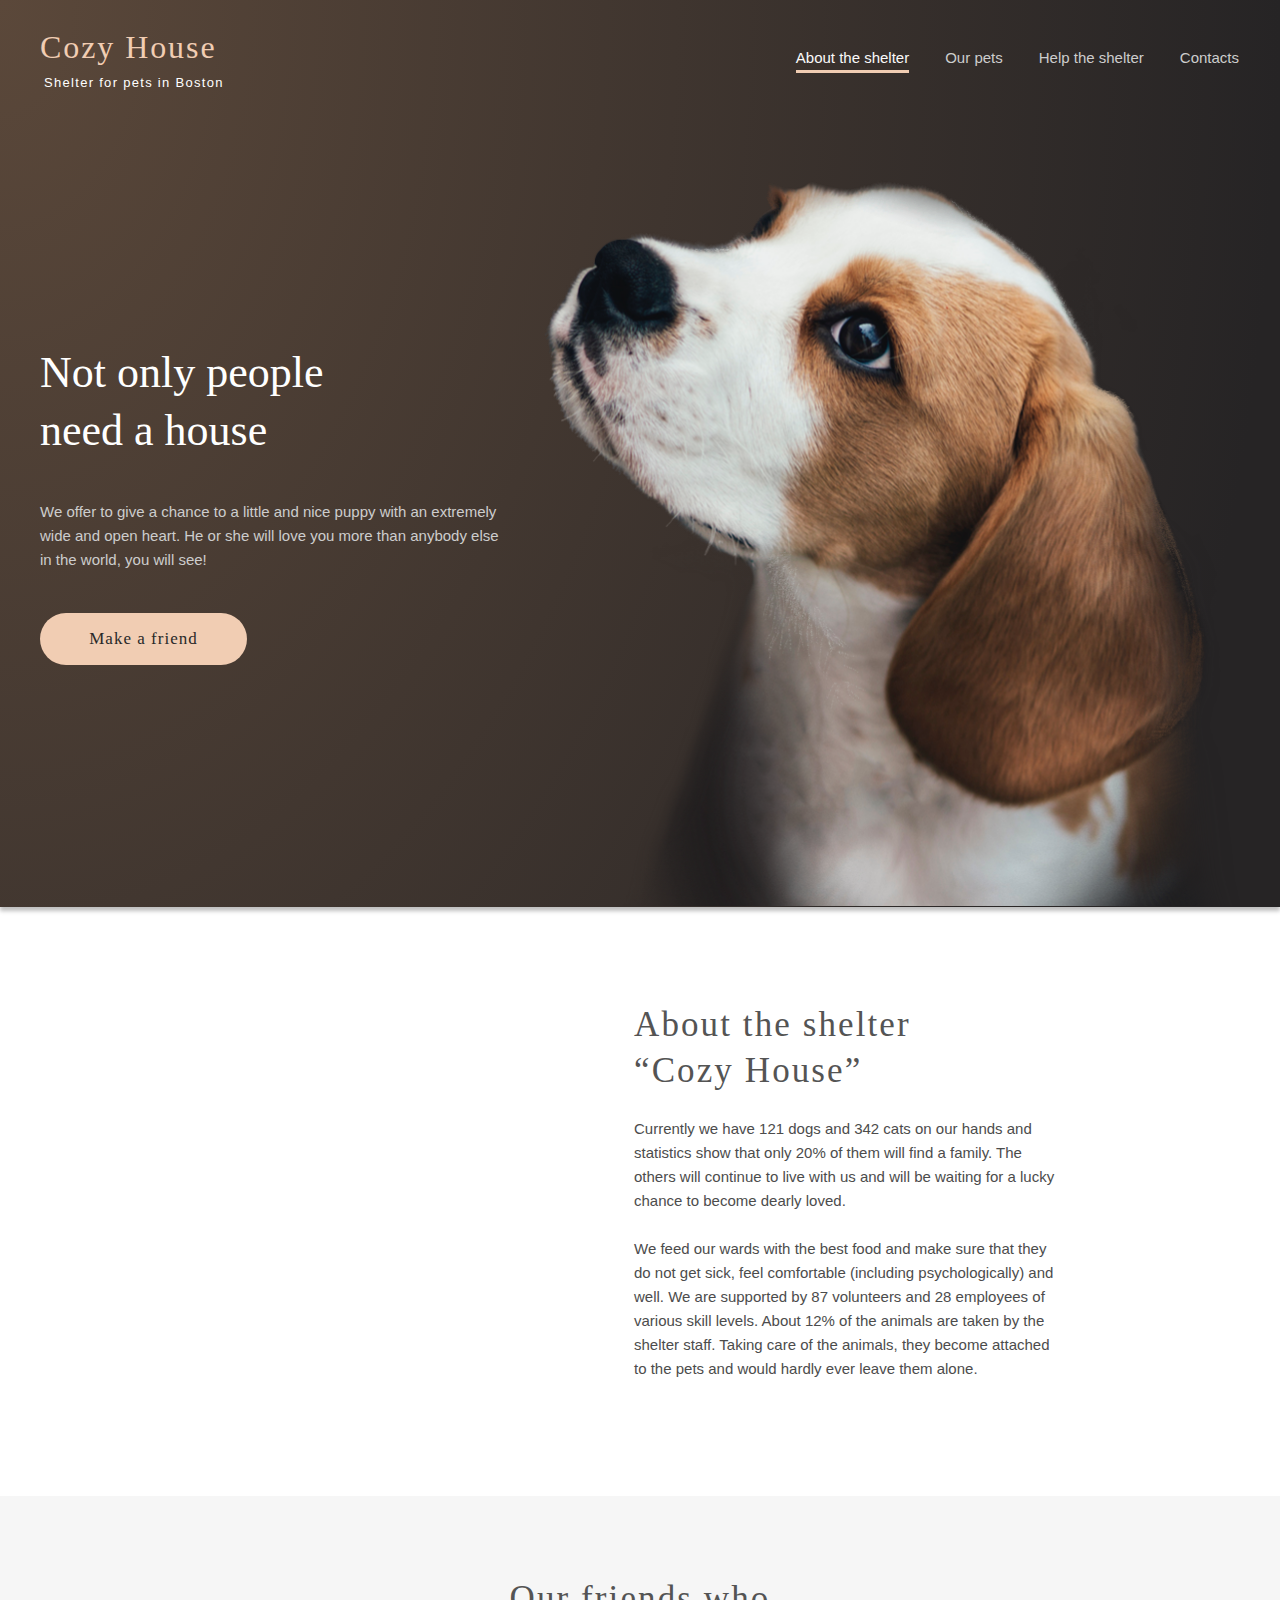
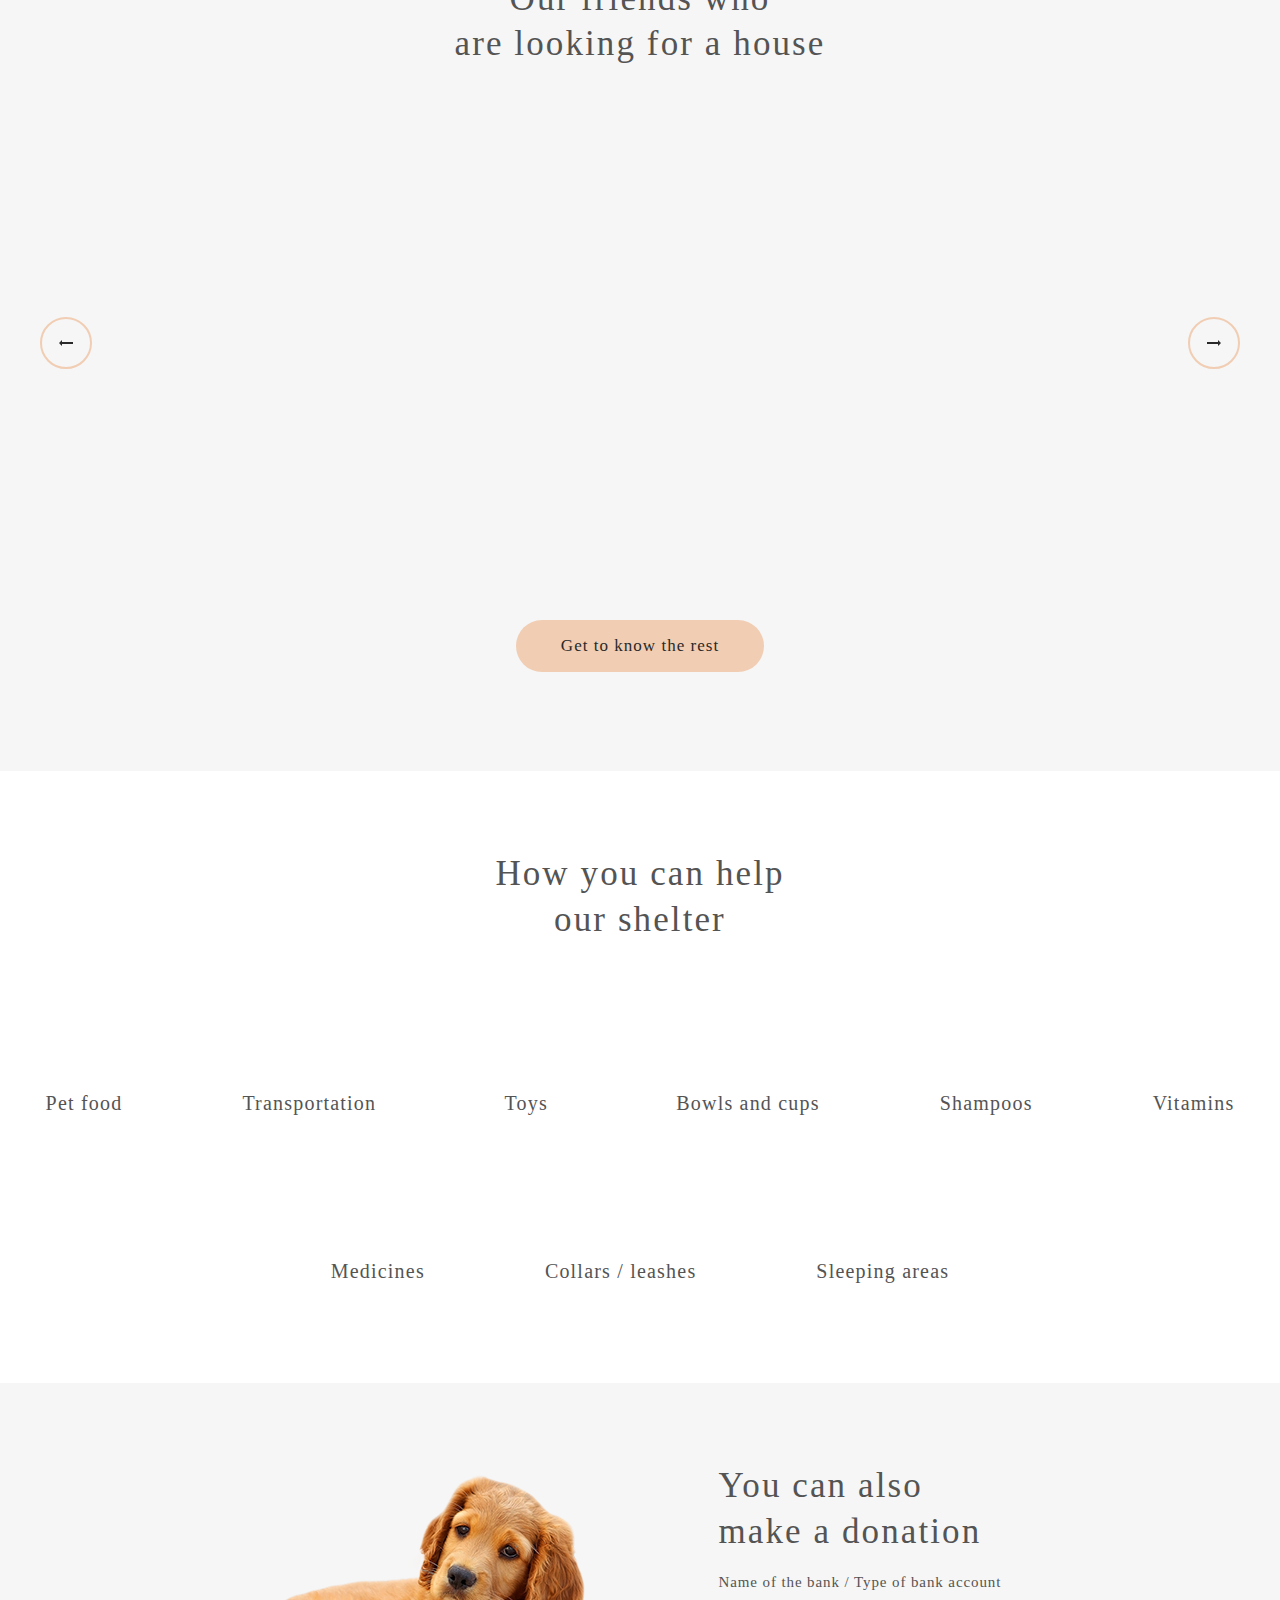
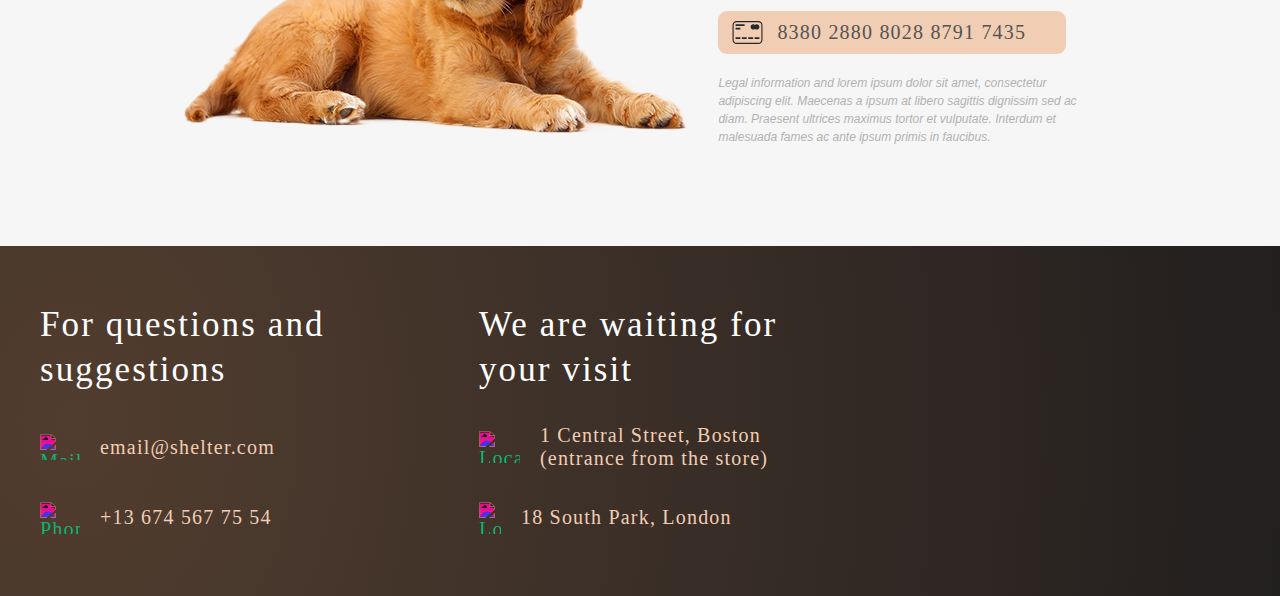
==== commit 722487a5: "feat: add burger menu and modal to our-pets page" ====
--- a/shelter/pages/main/index.html
+++ b/shelter/pages/main/index.html
@@ -34,7 +34,33 @@
       <input type="radio" name="groop" id="contacts" onchange="location.href='#footer'">
       <label for="contacts" class="subheading label-text">Contacts</label>
     </div>
-    <div class="burger"></div>
+    <div class="burger">
+      <div class="burger-linea"></div>
+      <div class="burger-linea"></div>
+      <div class="burger-linea"></div>
+    </div>
+    <div class="burger-menu-form">
+      <div class="burger-menu">
+        <div class="menu-container">
+          <input type="radio" name="groop-burger" id="about-burger" checked="checked">
+          <label for="about-burger">
+            <a href="" class="burger-text">About the shelter</a>
+          </label>
+
+          <input type="radio" name="groop-burger" id="pets-burger">
+          <label for="pets-burger">
+            <a href="../our-pets/index.html" class="burger-text">Our pets</a>
+          </label>
+
+          <input type="radio" name="groop-burger" id="help-shelter-burger" onchange="location.href='#help'">
+          <label for="help-shelter-burger" class="burger-text label-text">Help the shelter</label>
+
+          <input type="radio" name="groop-burger" id="contacts-burger" onchange="location.href='#footer'">
+          <label for="contacts-burger" class="burger-text label-text">Contacts</label>
+        </div>
+      </div>
+    </div>
+
   </header>
   <main>
     <section class="not-only">
@@ -73,11 +99,59 @@
         <div class="slider">
           <button class="arrow-left"></button>
           <button class="arrow-right"></button>
-          <div class="slider-inner"></div>
+          <div class="slider-inner">
+          </div>
         </div>
         <form action="../our-pets/index.html">
           <button class="button rest">Get to know the rest</button>
         </form>
+        <div class="pets-modal">
+          <button class="modal-close"></button>
+          <div class="pets-modal-inner">
+            <div class="modal-foto"></div>
+            <div class="modal-text">
+              <div class="pet-main">
+                <h3 class="header-3 pet-name"></h3>
+                <div class="pet-breed">
+                  <h4 class="header-4 kind"></h4>
+                  <p class="header-4">-</p>
+                  <h4 class="header-4 breed"></h4>
+                </div>
+              </div>
+              <h5 class="pet-description"></h5>
+              <ul class="pet-option">
+                <li>
+                  <div class="dot"></div>
+                  <div class="pet-option-text">
+                    <p class="option-text">Age:</p>
+                    <p class="option-text-light age"></p>
+                  </div>
+                </li>
+                <li>
+                  <div class="dot"></div>
+                  <div class="pet-option-text">
+                    <p class="option-text">Inoculations:</p>
+                    <p class="option-text-light inoculations"></p>
+                  </div>
+                </li>
+                <li>
+                  <div class="dot"></div>
+                  <div class="pet-option-text">
+                    <p class="option-text">Diseases:</p>
+                    <p class="option-text-light diseases"></p>
+                  </div>
+                </li>
+                <li>
+                  <div class="dot"></div>
+                  <div class="pet-option-text">
+                    <p class="option-text">Parasites:</p>
+                    <p class="option-text-light parasites"></p>
+                  </div>
+                </li>
+              </ul>
+            </div>
+          </div>
+        </div>
       </div>
     </section>
 
@@ -115,13 +189,14 @@
           <h3 class="header-3">For questions and suggestions</h3>
           <a class="header-4 mail" href="mailto:email@shelter.com"><img src="../../assets/svg/mail.svg" width="40"
               height="26" alt="Mail">email@shelter.com</a>
-          <a class="header-4 phone" href="tel:+136745677554"><img src="../../assets/svg/phone.svg" width="40" height="32"
-              alt="Phone">+13 674 567 75 54</a>
+          <a class="header-4 phone" href="tel:+136745677554"><img src="../../assets/svg/phone.svg" width="40"
+              height="32" alt="Phone">+13 674 567 75 54</a>
         </div>
         <div class="visit">
           <h3 class="header-3">We are waiting for your visit</h3>
           <a class="header-4 boston" href="https://goo.gl/maps/nt6vTJ9XZNbZL6TB6" target="_blank"><img
-              src="../../assets/svg/pin.svg" width="41" height="32" alt="Location">1 Central Street, Boston (entrance from
+              src="../../assets/svg/pin.svg" width="41" height="32" alt="Location">1 Central Street, Boston (entrance
+            from
             the store)</a>
           <a class="header-4 london" href="https://goo.gl/maps/rjoDb4aJfvXNFK4E7" target="_blank"><img
               src="../../assets/svg/pin.svg" width="22" height="32" alt="Location">18 South Park, London</a>
--- a/shelter/pages/main/style.css
+++ b/shelter/pages/main/style.css
@@ -29,7 +29,8 @@
 h1,
 h2,
 h3,
-h4 {
+h4,
+h5 {
   margin-block-start: 0;
   margin-block-end: 0;
 }
@@ -188,18 +189,18 @@
   transition: color 0.2s;
 }
 
-input:checked+label {
+.navigation input:checked+label {
   color: #FAFAFA;
   border-bottom: solid 3px #F1CDB3;
   cursor: default;
 }
 
-input:checked+label a {
+.navigation input:checked+label a {
   color: #FAFAFA;
   cursor: default;
 }
 
-label:active {
+.navigation label:active {
   color: #FAFAFA;
   border-bottom: solid 3px #F1CDB3;
 }
@@ -219,8 +220,79 @@
   display: none;
   width: 30px;
   height: 22px;
-  background: url("../../assets/svg/Burger.svg");
-  /* position: absolute; */
+  flex-direction: column;
+  justify-content: space-between;
+  position: absolute;
+  right: 20px;
+  z-index: 2;
+  transition: transform 0.5s;
+}
+
+.burger-linea {
+  width: 30px;
+  height: 1px;
+  border: 1px solid #F1CDB3;
+}
+
+.burger-menu-form {
+  width: 100vw;
+  height: 100vh;
+  background: #262425cc;
+  position: fixed;
+  top: 0px;
+  right: 0px;
+  z-index: 1;
+  transform: translate(100vw);
+  transition: transform 1.5s;
+}
+
+.burger-menu {
+  /* display: none; */
+  width: 320px;
+  height: 100%;
+  background: #292929;
+  position: absolute;
+  right: 0px;
+  top: 0px;
+  /* transform: translateX(320px);
+  transition: transform 0.7s; */
+}
+
+.menu-container {
+  padding-top: 228px;
+  display: flex;
+  flex-direction: column;
+  align-items: center;
+  row-gap: 18px;
+}
+
+.menu-container label {
+  display: flex;
+  flex-direction: column;
+  row-gap: 1px;
+}
+
+.menu-container a {
+  text-decoration: none;
+}
+
+.burger-text {
+  font-family: 'Arial';
+  font-style: normal;
+  font-weight: 400;
+  font-size: 32px;
+  line-height: 160%;
+  color: #FAFAFA;
+}
+
+.menu-container input:checked+label {
+  border-bottom: solid 3px #F1CDB3;
+  cursor: default;
+}
+
+.menu-container label:active {
+  color: #FAFAFA;
+  border-bottom: solid 3px #F1CDB3;
 }
 
 
@@ -357,14 +429,16 @@
 .slider {
   width: 100%;
   position: relative;
+  overflow: hidden;
 }
 
 .slider-inner {
-  width: 100%;
+  width: 247%;
+  height: 435px;
   padding: 0 8.7%;
   display: flex;
   flex-direction: row;
-  column-gap: 9%;
+  column-gap: 3.3%;
 }
 
 .arrow-left {
@@ -416,7 +490,7 @@
   /* height: 435px; */
   width: 30%;
   aspect-ratio: 270/435;
-  padding-bottom: 3.2%;
+  padding-bottom: 1.1%;
   display: flex;
   flex-direction: column;
   align-items: center;
@@ -448,20 +522,6 @@
   aspect-ratio: 270/270;
   /* height: 270px; */
   border-radius: 9px 9px 0px 0px;
-}
-
-.card-1 .card-foto {
-  background-image: url('../../assets/png/pets-katrine.png');
-  background-size: cover;
-}
-
-.card-2 .card-foto {
-  background-image: url('../../assets/png/pets-jennifer.png');
-  background-size: cover;
-}
-
-.card-3 .card-foto {
-  background-image: url('../../assets/png/pets-woody.png');
   background-size: cover;
 }
 
@@ -476,6 +536,152 @@
   cursor: pointer;
 }
 
+.pets-modal {
+  width: 100vw;
+  height: 100vh;
+  background: rgba(41, 41, 41, 0.6);
+  position: fixed;
+  top: 0px;
+  right: 0px;
+  display: flex;
+  align-items: center;
+  justify-content: center;
+  /* z-index: 1; */
+  transform: translate(100vw);
+  transition: transform 1.5s;
+}
+
+.modal-close {
+  width: 52px;
+  height: 52px;
+  border: 2px solid #F1CDB3;
+  border-radius: 100px;
+  background: url("../../assets/svg/close.svg") no-repeat;
+  background-position: center;
+  position: absolute;
+  top: 14.9%;
+  right: 11.5%;
+  cursor: pointer;
+  transition: background-color 0.4s;
+}
+
+.modal-close:hover {
+  background-color: #FDDCC4;
+  border: none;
+  transition: background-color 0.2s;
+}
+
+.modal-close:active {
+  background-color: #F1CDB3;
+  ;
+  border: none;
+  transition: background-color 0.2s;
+}
+
+.pets-modal-inner {
+  width: 70.5%;
+  height: 500px;
+  display: flex;
+  flex-direction: row;
+  background: #FAFAFA;
+  border-radius: 9px;
+  box-shadow: 0px 2px 35px 14px rgba(13, 13, 13, 0.04);
+}
+
+.modal-foto {
+  width: 500px;
+  height: 500px;
+  border-radius: 9px 0px 0px 9px;
+  background-size: contain;
+  background: no-repeat;
+}
+
+.modal-text {
+  width: 401px;
+  /* height: 362px; */
+  padding: 49px 20px 90px 31px;
+  display: flex;
+  flex-direction: column;
+  justify-content: space-between;
+}
+
+.pet-main {
+  display: flex;
+  flex-direction: column;
+  align-items: flex-start;
+  row-gap: 8px;
+}
+
+.pet-breed {
+  display: flex;
+  flex-direction: row;
+  align-items: center;
+  column-gap: 6px;
+}
+
+.pet-description {
+  font-family: 'Georgia';
+  font-style: normal;
+  font-weight: 400;
+  font-size: 15px;
+  line-height: 110%;
+  /* or 17px */
+  letter-spacing: 0.06em;
+  color: #000000;
+}
+
+.pet-option {
+  display: flex;
+  flex-direction: column;
+  row-gap: 11px;
+  margin-block-start: 0;
+  margin-block-end: 0;
+  padding-inline-start: 0;
+}
+
+.pet-option-text {
+  display: flex;
+  flex-direction: row;
+  align-items: center;
+  column-gap: 5px;
+}
+
+.option-text {
+  font-family: 'Georgia';
+  font-style: normal;
+  font-weight: 700;
+  font-size: 15px;
+  line-height: 110%;
+  /* identical to box height, or 17px */
+  letter-spacing: 0.06em;
+  color: #000000;
+}
+
+.option-text-light {
+  font-family: 'Georgia';
+  font-style: normal;
+  font-weight: 400;
+  font-size: 15px;
+  line-height: 110%;
+  /* identical to box height, or 17px */
+  letter-spacing: 0.06em;
+  color: #000000;
+}
+
+.pet-option li {
+  display: flex;
+  flex-direction: row;
+  align-items: center;
+  column-gap: 10px;
+}
+
+.dot {
+  width: 4px;
+  height: 4px;
+  border-radius: 4px;
+  background: #F1CDB3;
+}
+
 .rest {
   padding: 15px 45px;
   background-color: #F1CDB3;
@@ -815,22 +1021,26 @@
 
 @media (max-width: 900px) {
   .our-friends-container {
-    padding: 80px 30px 101px 30px;
-    row-gap: 60px;
+    padding: 80px 30px 100px 30px;
+    row-gap: 59px;
   }
 
   .slider-inner {
     padding: 0 9%;
-    column-gap: 7.7%;
+    column-gap: 7%;
   }
 
   .card {
     width: 50%;
-    padding-bottom: 4.9%;
+    padding-bottom: 5.7%;
   }
 
   .card-3 {
     display: none;
+  }
+
+  .help-container {
+    padding: 80px 40px 99px 40px;
   }
 
 }
@@ -897,6 +1107,7 @@
   .visit {
     width: 47%;
   }
+
 }
 
 @media (max-width: 767px) {
@@ -905,11 +1116,19 @@
   }
 
   .burger {
+    display: flex;
+  }
+
+  /* .burger-menu {
     display: block;
-  }
-}
-
-@media (max-width: 520px) {
+  } */
+
+  .footer-container {
+    padding: 14px 10px 0px 10px;
+  }
+}
+
+@media (max-width: 570px) {
   .header-3 {
     font-size: 25px;
   }
@@ -971,21 +1190,21 @@
 
   .our-friends-container {
     padding: 42px 10px 42px 10px;
-    row-gap: 42px;
+    row-gap: 40px;
   }
 
   .arrow-left {
-    top: 105.5%;
+    top: 105%;
     left: 19%;
   }
 
   .arrow-right {
-    top: 105.5%;
+    top: 105%;
     right: 19%;
   }
 
   .slider-inner {
-    padding: 0px 5.5%;
+    padding: 0% 5%;
   }
 
   .card-2 {
@@ -994,15 +1213,15 @@
 
   .card {
     width: 100%;
-    padding-bottom: 9.9%;
+    padding-bottom: 11%;
   }
 
   .rest {
-    margin-top: 76px;
+    margin-top: 74px;
   }
 
   .help-container {
-    padding: 42px 15px 42px 15px;
+    padding: 42px 15px 41px 15px;
     row-gap: 42px;
   }
 
@@ -1010,63 +1229,80 @@
     padding: 42px 19px 42px 19px;
     row-gap: 41px;
   }
+
   .in-addition-foto {
     width: 93%;
     height: 100%;
   }
+
   .in-addition-text form {
     width: 281px;
-  }
+    margin-bottom: -2px;
+  }
+
   .in-addition-text {
     width: 100%;
     align-items: center;
-    row-gap: 22px;
-  }
+    row-gap: 23px;
+  }
+
   .in-addition-text h3 {
     text-align: center;
   }
+
   .in-addition-text a {
     font-size: 15px;
     line-height: 110%;
     letter-spacing: 0.06em;
   }
+
   .bank-text {
     letter-spacing: 0;
     text-align: center;
   }
+
   .legal-text {
     text-align: justify;
   }
+
   .footer-container {
-    padding: 14px 10px 0px 10px;
     row-gap: 40px;
   }
+
   .footer-note {
     width: 100%;
     flex-direction: column;
     align-items: center;
     row-gap: 25px;
   }
+
   .question {
     width: 100%;
     align-items: center;
     row-gap: 42px;
   }
+
   .visit {
     width: 100%;
+    max-width: 320px;
     align-items: center;
     row-gap: 39px;
   }
-  .question h3, .visit h3 {
+
+  .question h3,
+  .visit h3 {
     text-align: center;
   }
+
   .visit h3 {
     width: 98%;
   }
+
   .footer-dog {
     width: 87%;
     margin-left: 0%;
   }
+
   .london {
     align-self: flex-start;
   }
@@ -1089,9 +1325,10 @@
     line-height: 110%;
     /* identical to box height, or 17px */
   }
+
   .option-card-foto {
-    height: 50px;
+    height: 49px;
     background-size: contain;
   }
 
-}
+}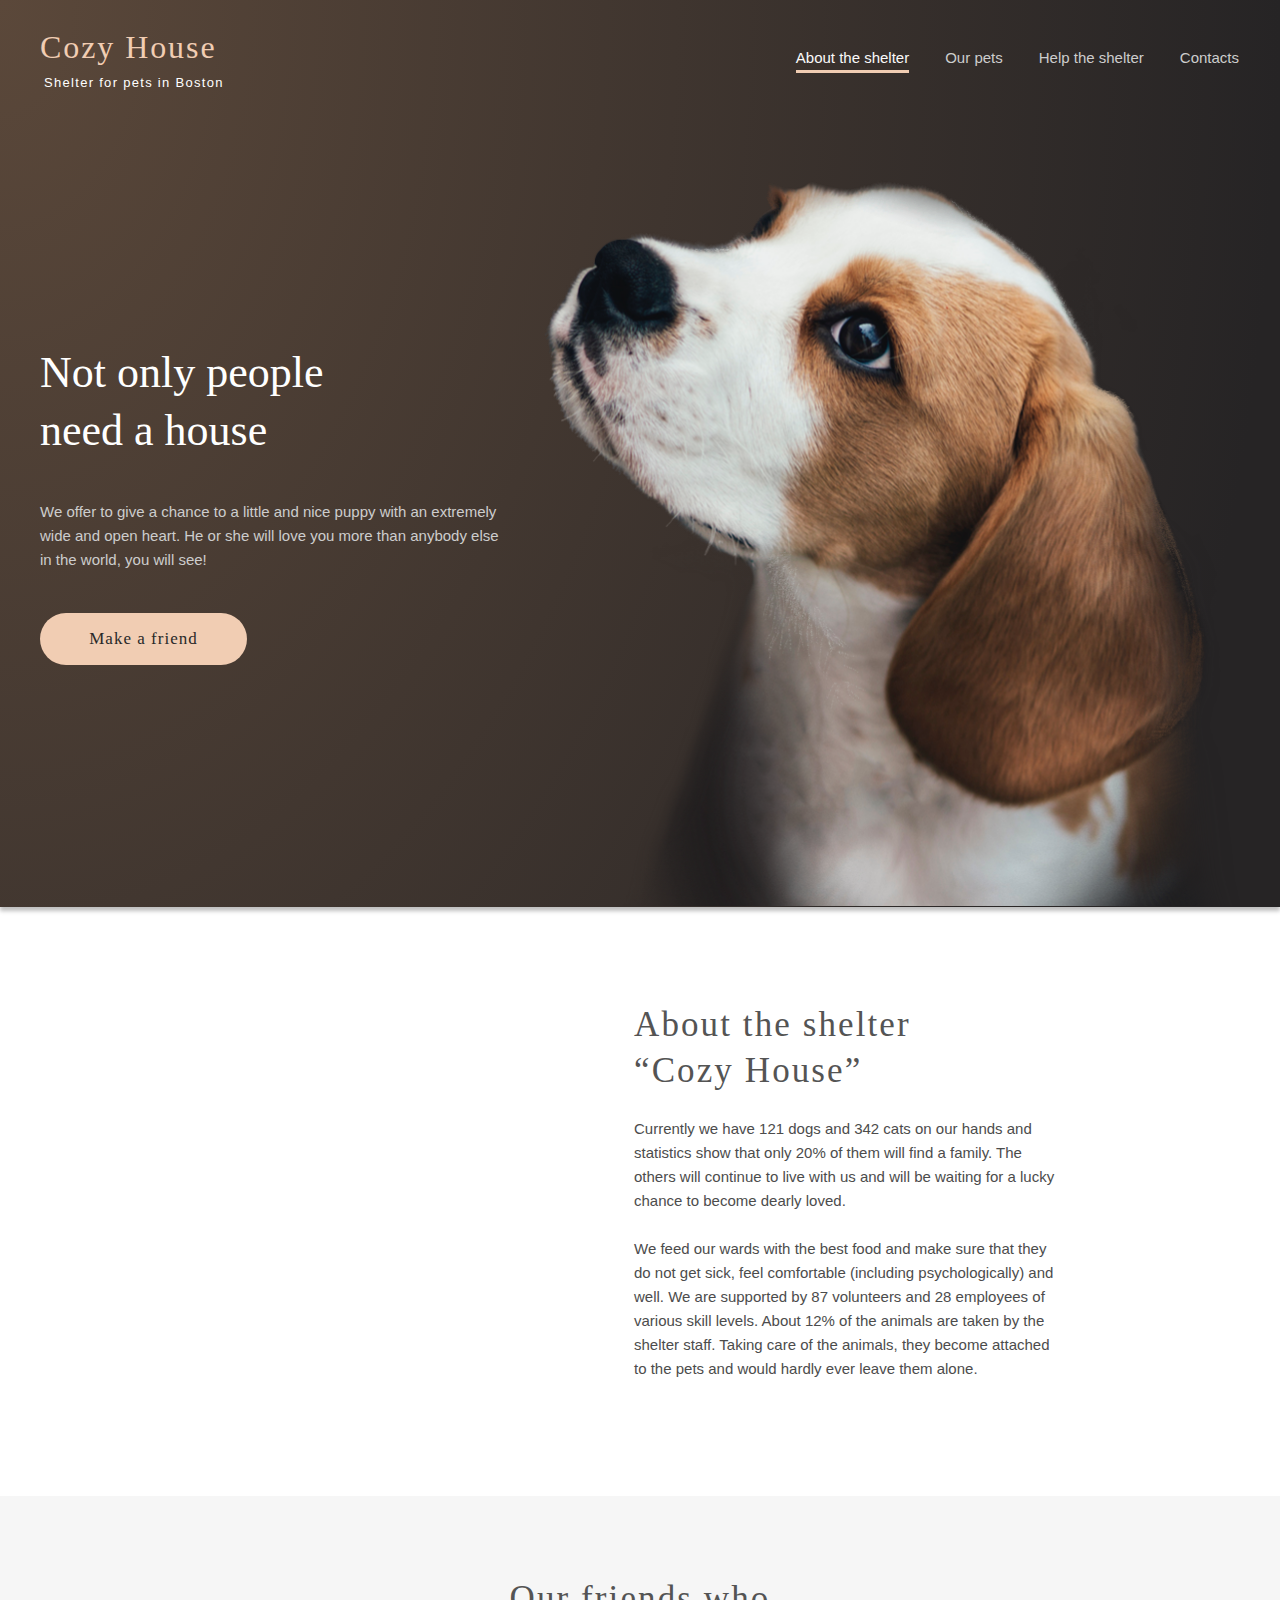
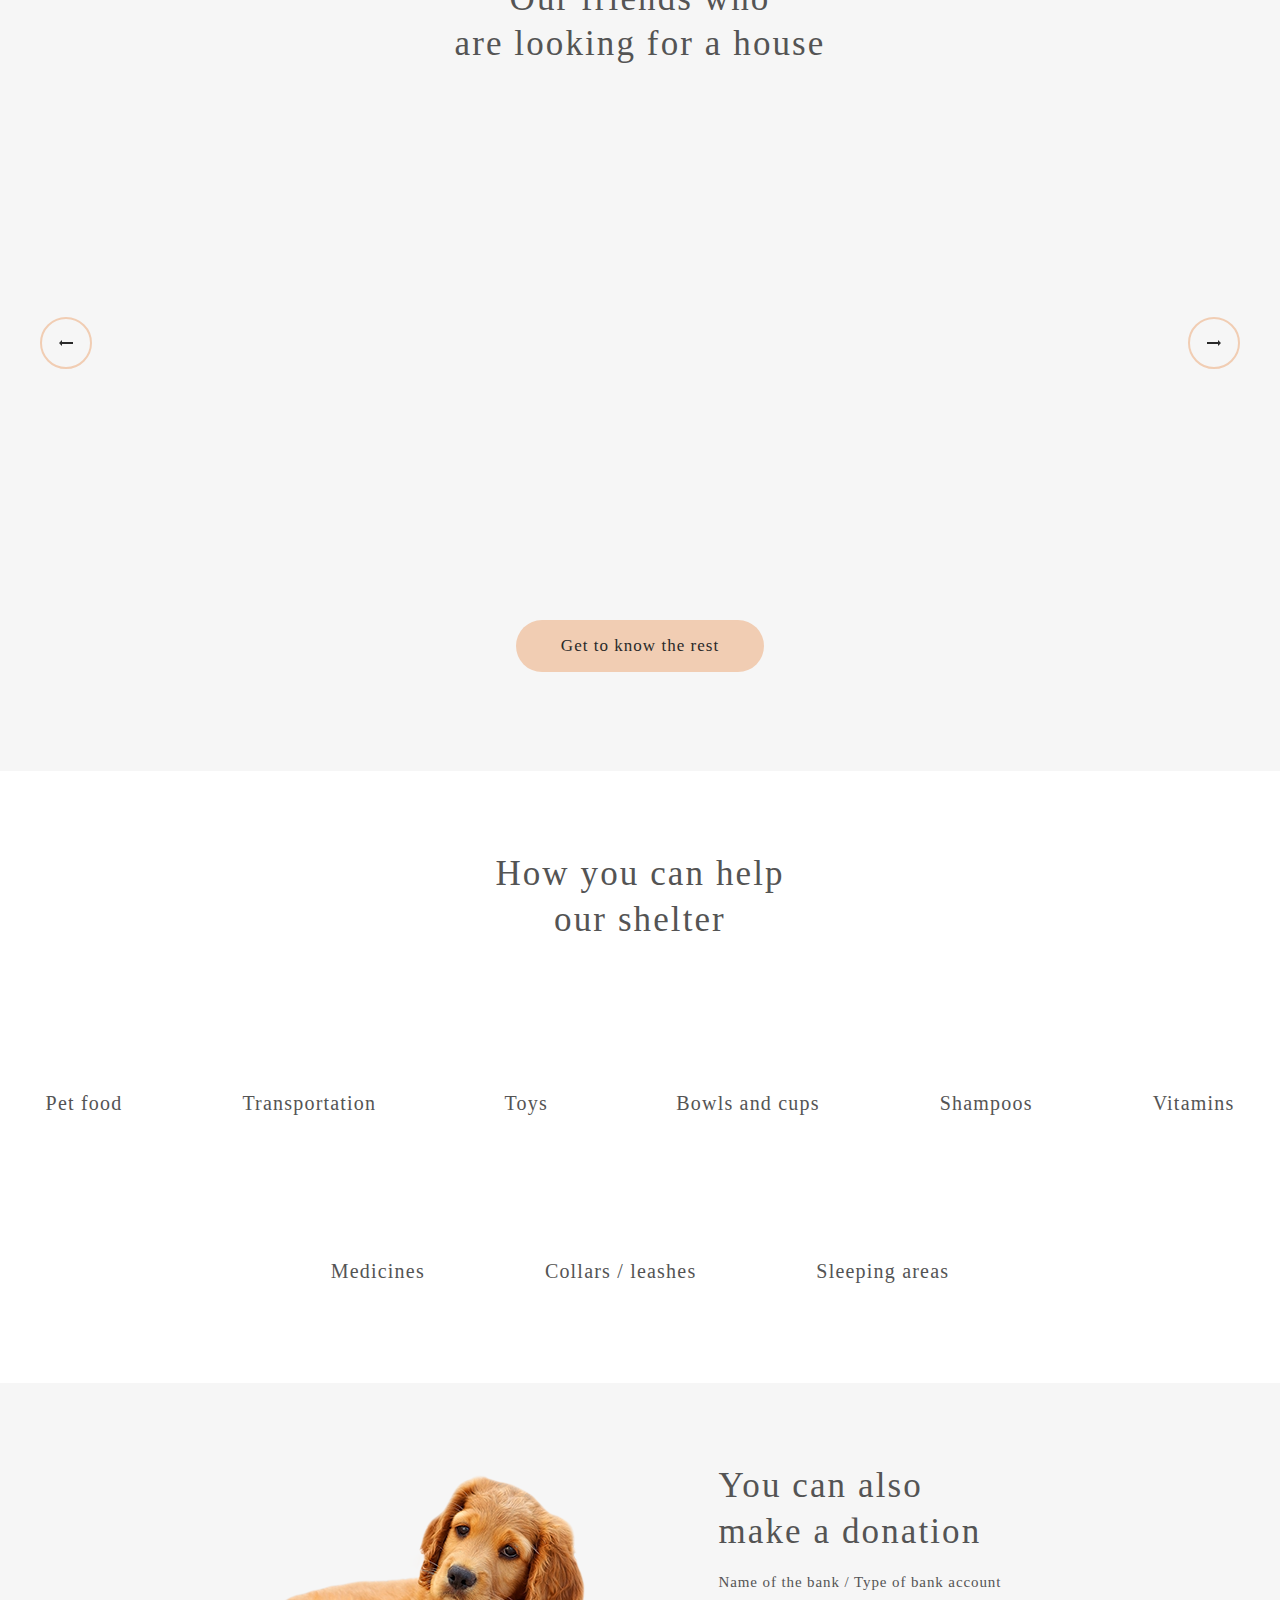
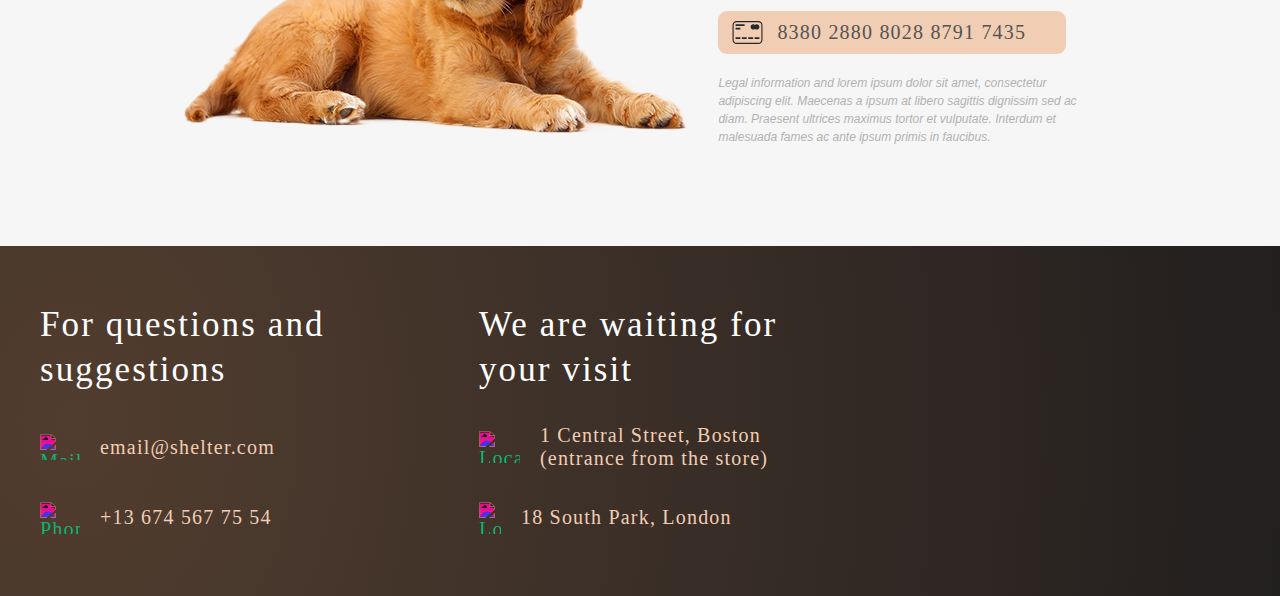
==== commit ee48a4fb: "feat: add slider for 768px and 320px" ====
--- a/shelter/pages/main/index.html
+++ b/shelter/pages/main/index.html
@@ -100,6 +100,11 @@
           <button class="arrow-left"></button>
           <button class="arrow-right"></button>
           <div class="slider-inner">
+            <div class="cards-container-outer">
+              <div class="cards-container first"></div>
+              <div class="cards-container second"></div>
+              <div class="cards-container first"></div>
+            </div>
           </div>
         </div>
         <form action="../our-pets/index.html">
--- a/shelter/pages/main/style.css
+++ b/shelter/pages/main/style.css
@@ -226,6 +226,7 @@
   right: 20px;
   z-index: 2;
   transition: transform 0.5s;
+  cursor: pointer;
 }
 
 .burger-linea {
@@ -237,12 +238,12 @@
 .burger-menu-form {
   width: 100vw;
   height: 100vh;
+  display: none;
   background: #262425cc;
   position: fixed;
   top: 0px;
-  right: 0px;
+  right: -100vw;
   z-index: 1;
-  transform: translate(100vw);
   transition: transform 1.5s;
 }
 
@@ -428,17 +429,35 @@
 
 .slider {
   width: 100%;
+  padding: 0 8.7%;
   position: relative;
+  /* overflow: hidden; */
+}
+
+.slider-inner {
+  width: 100%;
+  height: 435px;
+  /* display: flex; */
+  /* flex-direction: row; */
+  /* column-gap: 9.1%;  */
   overflow: hidden;
 }
 
-.slider-inner {
-  width: 247%;
-  height: 435px;
-  padding: 0 8.7%;
-  display: flex;
-  flex-direction: row;
-  column-gap: 3.3%;
+.cards-container-outer {
+  height: 100%;
+  display: flex;
+  flex-direction: row;
+  column-gap: 90px;
+  position: relative;
+  transition: translate 500ms;
+}
+
+.cards-container {
+  /* width: 100%; */
+  height: 100%;
+  display: flex;
+  flex-direction: row;
+  column-gap: 90px;
 }
 
 .arrow-left {
@@ -490,7 +509,7 @@
   /* height: 435px; */
   width: 30%;
   aspect-ratio: 270/435;
-  padding-bottom: 1.1%;
+  padding-bottom: 3.1%;
   display: flex;
   flex-direction: column;
   align-items: center;
@@ -542,12 +561,11 @@
   background: rgba(41, 41, 41, 0.6);
   position: fixed;
   top: 0px;
-  right: 0px;
+  right: -100vw;
   display: flex;
   align-items: center;
   justify-content: center;
   /* z-index: 1; */
-  transform: translate(100vw);
   transition: transform 1.5s;
 }
 
@@ -559,7 +577,7 @@
   background: url("../../assets/svg/close.svg") no-repeat;
   background-position: center;
   position: absolute;
-  top: 14.9%;
+  top: 12%;
   right: 11.5%;
   cursor: pointer;
   transition: background-color 0.4s;
@@ -589,15 +607,18 @@
 }
 
 .modal-foto {
-  width: 500px;
-  height: 500px;
+  width: 56%;
+  height: 100%;
+  aspect-ratio: 500/500;
   border-radius: 9px 0px 0px 9px;
+  background: no-repeat;
   background-size: contain;
-  background: no-repeat;
+  background-position: center;
+  /* background: no-repeat; */
 }
 
 .modal-text {
-  width: 401px;
+  width: 44.8%;
   /* height: 362px; */
   padding: 49px 20px 90px 31px;
   display: flex;
@@ -1025,14 +1046,26 @@
     row-gap: 59px;
   }
 
+  .slider {
+    padding: 0 9%;
+  }
+
   .slider-inner {
-    padding: 0 9%;
+    /* padding: 0 9%; */
     column-gap: 7%;
+  }
+
+  .cards-container-outer {
+    column-gap: 40px;
+  }
+
+  .cards-container {
+    column-gap: 40px;
   }
 
   .card {
     width: 50%;
-    padding-bottom: 5.7%;
+    padding-bottom: 5.4%;
   }
 
   .card-3 {
@@ -1119,9 +1152,9 @@
     display: flex;
   }
 
-  /* .burger-menu {
+  .burger-menu-form {
     display: block;
-  } */
+  }
 
   .footer-container {
     padding: 14px 10px 0px 10px;
@@ -1203,9 +1236,22 @@
     right: 19%;
   }
 
-  .slider-inner {
+  .slider {
+    padding: 0 5%;
+  }
+
+  .cards-container-outer {
+    column-gap: 0px;
+  }
+  
+  .cards-container {
+  column-gap: 0px;
+  }
+
+
+  /* .slider-inner {
     padding: 0% 5%;
-  }
+  } */
 
   .card-2 {
     display: none;
